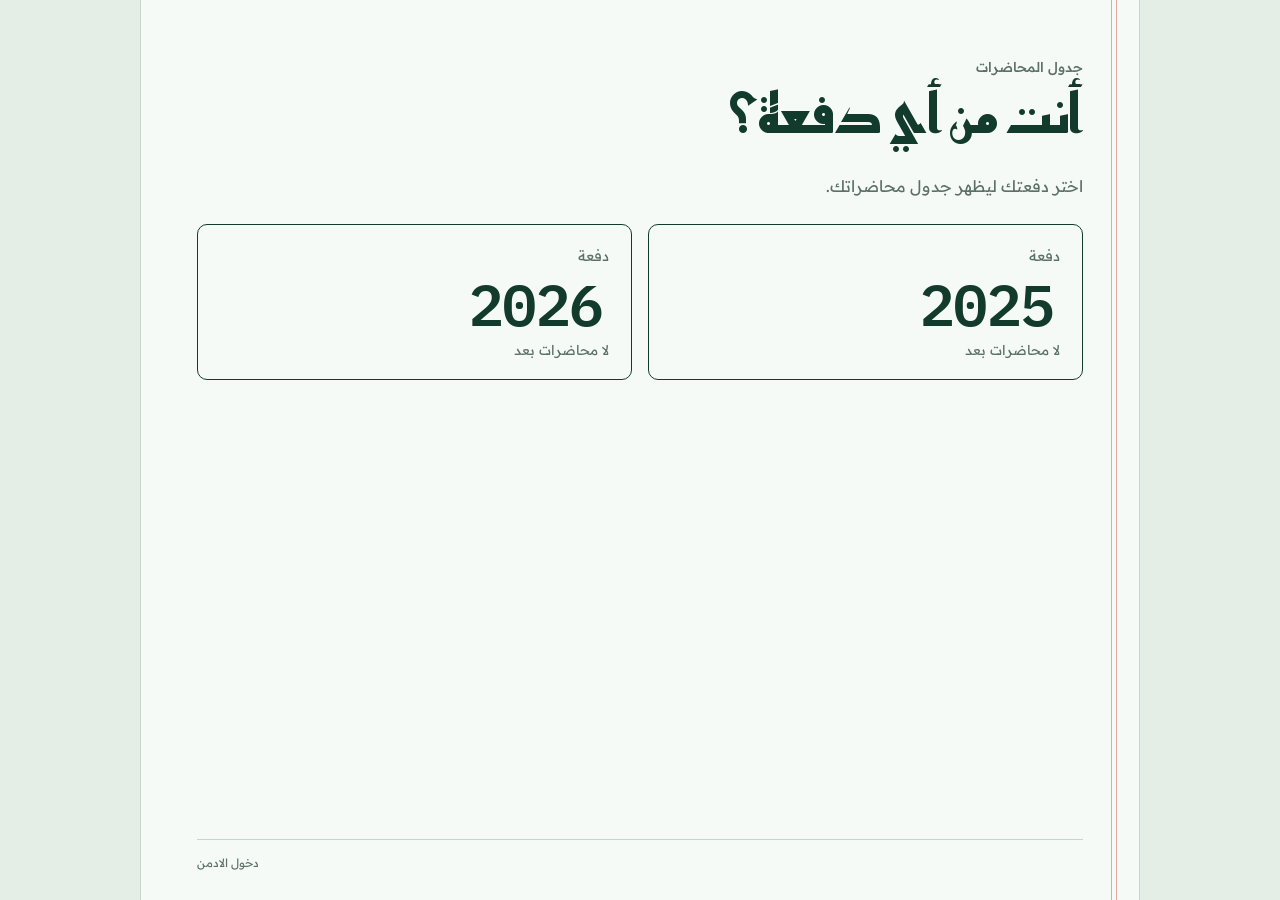
==== index.html @ 29831981 "موقع جدول المحاضرات: صفحة الطلاب ولوحة الإدارة Co-Authored-By: Claude Opus 5.5 <noreply@anthropic.co" ====
<!doctype html>
<html lang="ar" dir="rtl">
<head>
  <meta charset="utf-8">
  <meta name="viewport" content="width=device-width, initial-scale=1">
  <title>جدول المحاضرات</title>
  <meta name="description" content="جدول المحاضرات حسب الدفعة: اليوم والموعد والمادة.">
  <meta name="theme-color" content="#123B2E">
  <link rel="icon" href="data:image/svg+xml,%3Csvg xmlns='http://www.w3.org/2000/svg' viewBox='0 0 64 64'%3E%3Crect width='64' height='64' rx='14' fill='%23123B2E'/%3E%3Crect x='12' y='26' width='40' height='14' rx='3' fill='%23F7DE4B'/%3E%3C/svg%3E">
  <link rel="preconnect" href="https://fonts.googleapis.com">
  <link rel="preconnect" href="https://fonts.gstatic.com" crossorigin>
  <link href="https://fonts.googleapis.com/css2?family=IBM+Plex+Mono:wght@500;600&family=Readex+Pro:wght@300..600&family=Reem+Kufi:wght@500..700&display=swap" rel="stylesheet">
  <link rel="stylesheet" href="assets/style.css">
</head>
<body>
  <div class="sheet">
    <p class="preview-note" id="preview-note" hidden>معاينة: هذه تعديلات لوحة الإدارة التي لم تُنشر بعد.</p>
    <header class="masthead">
      <p class="eyebrow">جدول المحاضرات</p>
      <h1 id="title">أنت من أي دفعة؟</h1>
    </header>

    <main id="app"></main>

    <footer class="foot">
      <span id="updated"></span>
      <a class="admin-link" href="admin.html">دخول الادمن</a>
    </footer>
  </div>

  <script src="assets/common.js"></script>
  <script src="assets/app.js"></script>
</body>
</html>
---- assets/style.css ----
/* دفتر تسجيل بورق أخضر فاتح، وقلم تظليل أصفر يعلّم اليوم والمحاضرة الحالية */
:root {
  --paper: #E4EEE7;
  --sheet: #F6FAF7;
  --ink: #123B2E;
  --text: #22302A;
  --muted: #5B7066;
  --rule: #C5D7CB;
  --rule-strong: #123B2E;
  --hl: #F7DE4B;
  --hl-text: #1F1A00;
  --margin: #D2766B;
  --band: #123B2E;
  --band-text: #EAF3EE;
  --band-muted: #A9C7B8;
  --field: #FFFFFF;
  --danger: #B3402F;
  --radius: 10px;
  --font-display: 'Reem Kufi', 'Readex Pro', system-ui, sans-serif;
  --font-body: 'Readex Pro', system-ui, 'Segoe UI', Tahoma, sans-serif;
  --font-mono: 'IBM Plex Mono', ui-monospace, Consolas, monospace;
  color-scheme: light;
}

@media (prefers-color-scheme: dark) {
  :root {
    --paper: #08130E;
    --sheet: #0E1E17;
    --ink: #9FD9BF;
    --text: #DDE9E2;
    --muted: #8CA699;
    --rule: #23402F;
    --rule-strong: #6FAF92;
    --hl: #E8CF43;
    --hl-text: #1A1600;
    --margin: #A8584F;
    --band: #17392C;
    --band-text: #EAF3EE;
    --band-muted: #A3C3B3;
    --field: #0A1712;
    --danger: #F08A78;
    color-scheme: dark;
  }
}

* { box-sizing: border-box; }

[hidden] { display: none !important; }

html { -webkit-text-size-adjust: 100%; }

body {
  margin: 0;
  background: var(--paper);
  color: var(--text);
  font-family: var(--font-body);
  font-size: 16px;
  line-height: 1.6;
}

.sheet {
  position: relative;
  max-width: 1000px;
  min-height: 100vh;
  margin: 0 auto;
  padding: clamp(28px, 5vw, 56px) clamp(16px, 5vw, 56px) 28px;
  background: var(--sheet);
  border-inline: 1px solid var(--rule);
  display: flex;
  flex-direction: column;
}

/* خط الهامش المزدوج لدفتر التسجيل */
.sheet::before {
  content: '';
  position: absolute;
  inset-block: 0;
  inset-inline-start: clamp(5px, 1.8vw, 22px);
  width: 4px;
  border-inline: 1px solid var(--margin);
  opacity: 0.6;
  pointer-events: none;
}

main { flex: 1; }

a { color: var(--ink); }

:focus-visible {
  outline: 2.5px solid var(--ink);
  outline-offset: 3px;
}

.sr-only {
  position: absolute;
  width: 1px;
  height: 1px;
  overflow: hidden;
  clip: rect(0 0 0 0);
  white-space: nowrap;
}

/* ---------- العنوان ---------- */
.masthead { margin-bottom: clamp(22px, 4vw, 38px); }

.eyebrow {
  margin: 0 0 0.35rem;
  font-size: 0.85rem;
  font-weight: 500;
  color: var(--muted);
}

h1 {
  margin: 0;
  font-family: var(--font-display);
  font-weight: 700;
  font-size: clamp(2rem, 6.5vw, 3.4rem);
  line-height: 1.15;
  color: var(--ink);
}

.title-year {
  font-family: var(--font-mono);
  font-weight: 600;
  letter-spacing: -0.02em;
}

/* ---------- قلم التظليل ---------- */
.hl,
.is-today .day-name,
.is-now .subj-name {
  color: var(--hl-text);
  background-image: linear-gradient(transparent 14%, var(--hl) 14%, var(--hl) 90%, transparent 90%);
  padding-inline: 0.28em;
  margin-inline: -0.12em;
  border-radius: 3px 9px 4px 11px;
  -webkit-box-decoration-break: clone;
  box-decoration-break: clone;
}

/* ---------- أزرار ---------- */
.btn {
  display: inline-flex;
  align-items: center;
  justify-content: center;
  gap: 0.4rem;
  min-height: 42px;
  padding: 0 18px;
  font: inherit;
  font-size: 0.95rem;
  font-weight: 500;
  color: var(--ink);
  background: transparent;
  border: 1.5px solid var(--ink);
  border-radius: 999px;
  text-decoration: none;
  cursor: pointer;
  transition: background-color 0.15s ease, color 0.15s ease;
}
.btn:hover { background: color-mix(in srgb, var(--ink) 8%, transparent); }
.btn-primary { background: var(--ink); color: var(--sheet); }
.btn-primary:hover { background: color-mix(in srgb, var(--ink) 88%, var(--sheet)); }
.btn-danger { color: var(--danger); border-color: var(--danger); }
.btn-danger:hover { background: color-mix(in srgb, var(--danger) 10%, transparent); }
.btn-sm { min-height: 34px; padding: 0 13px; font-size: 0.85rem; }
.btn:disabled { opacity: 0.45; cursor: not-allowed; }

/* ---------- اختيار الدفعة ---------- */
.lede {
  margin: -0.6rem 0 1.5rem;
  color: var(--muted);
}

.batches {
  display: grid;
  grid-template-columns: repeat(auto-fit, minmax(min(100%, 220px), 1fr));
  gap: 16px;
}

.batch {
  display: flex;
  flex-direction: column;
  gap: 0.15rem;
  padding: 20px 22px 18px;
  color: var(--text);
  text-decoration: none;
  border: 1.5px solid var(--ink);
  border-radius: var(--radius);
  transition: transform 0.18s ease;
}
.batch:hover { transform: translateY(-2px); }

.batch-label { font-size: 0.9rem; color: var(--muted); }

.batch-year {
  align-self: flex-start;
  padding-inline: 0.12em;
  font-family: var(--font-mono);
  font-weight: 600;
  font-size: clamp(2.6rem, 10vw, 3.6rem);
  line-height: 1.15;
  letter-spacing: -0.03em;
  color: var(--ink);
  background: linear-gradient(var(--hl), var(--hl)) no-repeat right 80% / 0% 58%;
  transition: background-size 0.35s ease;
}
.batch:hover .batch-year,
.batch:focus-visible .batch-year {
  background-size: 100% 58%;
  color: var(--hl-text);
}

.batch-count { font-size: 0.85rem; color: var(--muted); }

/* ---------- شريط الجدول ---------- */
.toolbar {
  display: flex;
  flex-wrap: wrap;
  gap: 10px;
  margin-bottom: 20px;
}

.status {
  margin-bottom: 28px;
  padding: 18px 22px;
  color: var(--band-text);
  background: var(--band);
  border-radius: var(--radius);
}
.status:empty { display: none; }

.status-eyebrow {
  margin: 0;
  font-size: 0.85rem;
  color: var(--band-muted);
}

.status-title {
  margin: 0.2rem 0 0.25rem;
  font-family: var(--font-display);
  font-weight: 600;
  font-size: clamp(1.45rem, 4.6vw, 2rem);
  line-height: 1.3;
}

.status-meta {
  margin: 0;
  font-size: 0.95rem;
  color: var(--band-muted);
}

/* ---------- الجدول ---------- */
.timetable {
  width: 100%;
  border-collapse: collapse;
}

.timetable thead th {
  padding: 0 12px 10px;
  font-size: 0.8rem;
  font-weight: 500;
  color: var(--muted);
  text-align: start;
  white-space: nowrap;
  border-bottom: 2px solid var(--rule-strong);
}

.timetable tbody { border-bottom: 1.5px solid var(--rule-strong); }

.timetable td,
.timetable .day-cell {
  padding: 14px 12px;
  text-align: start;
  vertical-align: middle;
  border-bottom: 1px solid var(--rule);
}

.timetable .day-cell {
  width: 9rem;
  vertical-align: top;
  font-weight: 600;
  font-size: 1.15rem;
  color: var(--ink);
  border-inline-end: 1px solid var(--rule);
}

.today-tag {
  display: none;
  margin-top: 0.3rem;
  font-family: var(--font-body);
  font-size: 0.75rem;
  font-weight: 500;
  color: var(--muted);
}
.is-today .today-tag { display: block; }

.t {
  width: 7.2rem;
  white-space: nowrap;
  font-family: var(--font-mono);
  font-weight: 500;
  font-variant-numeric: tabular-nums;
}
.t-ap {
  font-family: var(--font-body);
  font-size: 0.8em;
  color: var(--muted);
}

.subj-name { font-weight: 500; font-size: 1.05rem; }
.meta { display: none; }
.extra { font-size: 0.92rem; color: var(--muted); }

.is-now td { background: color-mix(in srgb, var(--hl) 14%, transparent); }
.is-past td { color: var(--muted); }
.is-past .subj-name { font-weight: 400; }

/* ---------- حالات فارغة ---------- */
.loading,
.empty,
.notice p { color: var(--muted); }

.empty {
  padding: 28px 0;
  font-size: 1.05rem;
}

.preview-note {
  margin: 0 0 20px;
  padding: 10px 14px;
  font-size: 0.9rem;
  color: var(--hl-text);
  background: var(--hl);
  border-radius: 8px;
}

/* ---------- التذييل ---------- */
.foot {
  display: flex;
  flex-wrap: wrap;
  justify-content: space-between;
  align-items: baseline;
  gap: 12px;
  margin-top: 48px;
  padding-top: 14px;
  font-size: 0.8rem;
  color: var(--muted);
  border-top: 1px solid var(--rule);
}

.admin-link {
  font-size: 0.72rem;
  color: var(--muted);
  text-decoration: none;
}
.admin-link:hover { text-decoration: underline; }

/* ---------- الجوال: كل يوم كبطاقة، الوقت يمين والمادة جنبه ---------- */
@media (max-width: 640px) {
  .timetable thead {
    position: absolute;
    width: 1px;
    height: 1px;
    overflow: hidden;
    clip: rect(0 0 0 0);
  }
  .timetable,
  .timetable tbody { display: block; width: 100%; }
  .timetable tbody { margin-bottom: 26px; border: 0; }

  .timetable tr {
    display: grid;
    grid-template-columns: 5.4rem 1fr;
    grid-auto-flow: row dense;
    column-gap: 12px;
    padding: 11px 0;
    border-bottom: 1px solid var(--rule);
  }
  .timetable td,
  .timetable .day-cell {
    width: auto;
    padding: 0;
    border: 0;
    background: none;
  }
  .timetable .day-cell {
    grid-column: 1 / -1;
    display: flex;
    align-items: baseline;
    gap: 10px;
    margin-bottom: 10px;
    padding-bottom: 8px;
    font-size: 1.2rem;
    border-bottom: 1.5px solid var(--rule-strong);
  }
  .today-tag { margin: 0; }
  .is-today .today-tag { display: inline; }

  .timetable .from { grid-column: 1; }
  .timetable .to { grid-column: 1; font-size: 0.88rem; color: var(--muted); }
  .timetable .subj {
    grid-column: 2;
    grid-row: span 2;
    align-self: center;
  }
  .timetable .extra { display: none; }
  .meta {
    display: block;
    margin-top: 0.15rem;
    font-size: 0.85rem;
    color: var(--muted);
  }

  .timetable tr.is-now {
    margin-inline: -10px;
    padding-inline: 10px;
    background: color-mix(in srgb, var(--hl) 14%, transparent);
    border-radius: 8px;
  }
}

/* ---------- لوحة الإدارة ---------- */
.card {
  padding: 20px;
  border: 1px solid var(--rule);
  border-radius: var(--radius);
}

.card h2 {
  margin: 0 0 16px;
  font-weight: 600;
  font-size: 1.2rem;
  color: var(--ink);
}

.login-card { max-width: 380px; }

.field { margin-bottom: 14px; }
.field-row {
  display: grid;
  grid-template-columns: 1fr 1fr;
  gap: 12px;
}

label {
  display: block;
  margin-bottom: 6px;
  font-size: 0.85rem;
  font-weight: 500;
  color: var(--muted);
}
.optional { font-weight: 400; opacity: 0.8; }

input,
select {
  width: 100%;
  min-height: 44px;
  padding: 8px 12px;
  font: inherit;
  color: var(--text);
  background: var(--field);
  border: 1.5px solid var(--rule);
  border-radius: 8px;
}
input:focus,
select:focus {
  outline: none;
  border-color: var(--ink);
  box-shadow: 0 0 0 3px color-mix(in srgb, var(--hl) 70%, transparent);
}
input[type='time'] { font-family: var(--font-mono); }

.error {
  min-height: 1.4em;
  margin: 2px 0 10px;
  font-size: 0.9rem;
  color: var(--danger);
}

.actions {
  display: flex;
  flex-wrap: wrap;
  gap: 10px;
}

.admin-links {
  display: flex;
  flex-wrap: wrap;
  gap: 8px 18px;
  align-items: center;
  margin-bottom: 22px;
  font-size: 0.9rem;
}
.admin-links .spacer { flex: 1; }

.link-btn {
  padding: 0;
  font: inherit;
  color: var(--ink);
  background: none;
  border: 0;
  text-decoration: underline;
  cursor: pointer;
}

.batch-bar {
  display: flex;
  flex-wrap: wrap;
  align-items: center;
  justify-content: space-between;
  gap: 14px;
  margin-bottom: 20px;
}

.tabs { display: flex; flex-wrap: wrap; gap: 8px; }
.tab { font-family: var(--font-mono); font-weight: 600; }
.tab[aria-pressed='true'] { color: var(--sheet); background: var(--ink); }

.inline-form { display: flex; gap: 8px; }
.inline-form input { width: 11rem; min-height: 42px; }

.editor-grid {
  display: grid;
  grid-template-columns: minmax(0, 340px) minmax(0, 1fr);
  gap: 20px;
  align-items: start;
}

.list-head {
  display: flex;
  flex-wrap: wrap;
  align-items: center;
  justify-content: space-between;
  gap: 10px;
  margin-bottom: 4px;
}
.list-head h2 { margin: 0; }

.admin-day h3 {
  margin: 18px 0 2px;
  padding-bottom: 4px;
  font-weight: 600;
  font-size: 1rem;
  color: var(--ink);
  border-bottom: 1.5px solid var(--rule-strong);
}
.admin-day ul { margin: 0; padding: 0; list-style: none; }

.lec-row {
  display: grid;
  grid-template-columns: 9.6rem minmax(0, 1fr) auto;
  gap: 10px;
  align-items: center;
  padding: 10px 0;
  border-bottom: 1px solid var(--rule);
}
.lec-row.is-editing {
  margin-inline: -10px;
  padding-inline: 10px;
  background: color-mix(in srgb, var(--hl) 22%, transparent);
  border-radius: 8px;
}
.lec-row .t { width: auto; font-size: 0.9rem; }
.lec-subj { font-weight: 500; overflow-wrap: anywhere; }
.lec-subj small {
  display: block;
  font-weight: 400;
  font-size: 0.82rem;
  color: var(--muted);
}
.lec-actions { display: flex; gap: 6px; }

.tools { margin-top: 20px; }
.tools summary {
  cursor: pointer;
  font-weight: 500;
  color: var(--ink);
}
.tools-body {
  display: grid;
  gap: 14px;
  margin-top: 14px;
}
.tools-body p { margin: 0 0 8px; font-size: 0.9rem; color: var(--muted); }

.publish-bar {
  position: sticky;
  bottom: 12px;
  z-index: 5;
  display: flex;
  flex-wrap: wrap;
  align-items: center;
  gap: 10px;
  margin-top: 24px;
  padding: 12px 16px;
  color: var(--band-text);
  background: var(--band);
  border-radius: var(--radius);
  box-shadow: 0 10px 30px -12px rgb(0 0 0 / 0.45);
}
.publish-bar p { flex: 1; min-width: 12rem; margin: 0; font-size: 0.95rem; }
.publish-bar .btn { color: var(--band-text); border-color: var(--band-muted); }
.publish-bar .btn-primary { color: var(--hl-text); background: var(--hl); border-color: var(--hl); }
.publish-bar.is-dirty p::before {
  content: '';
  display: inline-block;
  width: 9px;
  height: 9px;
  margin-inline-end: 8px;
  background: var(--hl);
  border-radius: 50%;
}

dialog {
  width: calc(100% - 32px);
  max-width: 540px;
  padding: 24px;
  color: var(--text);
  background: var(--sheet);
  border: 1px solid var(--rule);
  border-radius: var(--radius);
}
dialog::backdrop { background: rgb(0 0 0 / 0.5); }
dialog h2 {
  margin: 0 0 10px;
  font-family: var(--font-display);
  font-size: 1.3rem;
  color: var(--ink);
}
dialog ol { padding-inline-start: 1.3rem; }
dialog li { margin-bottom: 6px; }
.fine { font-size: 0.82rem; color: var(--muted); }
code, .ltr { direction: ltr; unicode-bidi: isolate; }

.toast {
  position: fixed;
  inset-inline: 16px;
  bottom: 96px;
  z-index: 20;
  max-width: 460px;
  margin: 0 auto;
  padding: 12px 16px;
  font-size: 0.95rem;
  color: var(--sheet);
  background: var(--ink);
  border-radius: var(--radius);
  box-shadow: 0 10px 30px -10px rgb(0 0 0 / 0.5);
  opacity: 0;
  transform: translateY(8px);
  pointer-events: none;
  transition: opacity 0.2s ease, transform 0.2s ease;
}
.toast.is-shown { opacity: 1; transform: none; }
.toast.is-error { color: #fff; background: var(--danger); }

@media (max-width: 820px) {
  .editor-grid { grid-template-columns: 1fr; }
}

@media (max-width: 520px) {
  .lec-row { grid-template-columns: minmax(0, 1fr) auto; }
  .lec-row .t { grid-column: 1 / -1; }
  .inline-form { width: 100%; }
  .inline-form input { flex: 1; width: auto; }
}

@media (prefers-reduced-motion: reduce) {
  *, *::before, *::after { transition: none !important; animation: none !important; }
}

/* ---------- الطباعة ---------- */
@media print {
  :root {
    --sheet: #fff;
    --paper: #fff;
    --ink: #000;
    --text: #000;
    --muted: #444;
    --rule: #aaa;
    --rule-strong: #000;
  }
  .sheet { min-height: 0; padding: 0; border: 0; }
  .sheet::before,
  .toolbar,
  .status,
  .foot,
  .preview-note { display: none; }
  .is-now td { background: none; }
  .is-past td { color: #000; }
}
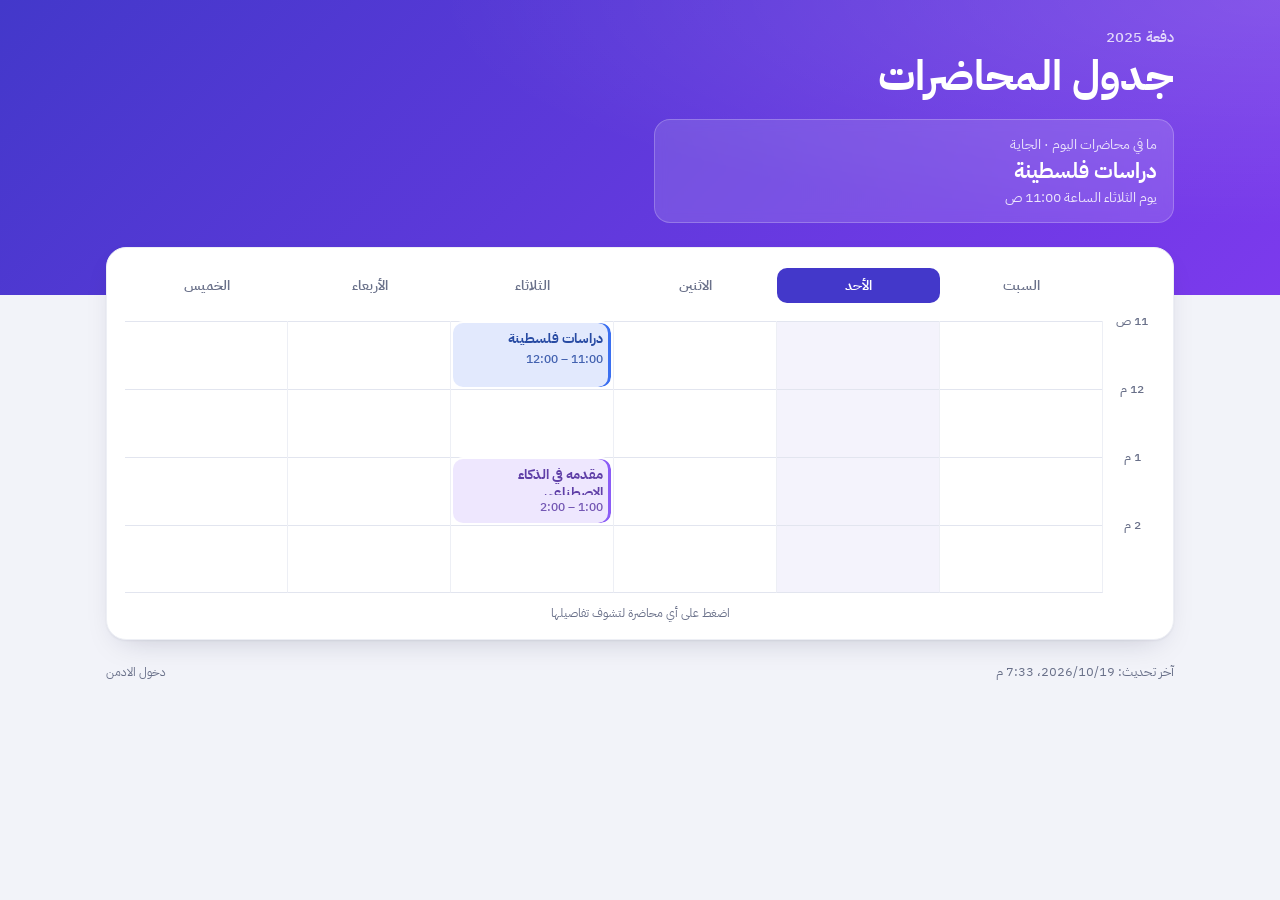
==== commit 7012f200: "تصميم جديد: جدول أسبوعي يفتح مباشرة، واختيار الوقت بالأزرار بلوحة الإدارة - إزالة اختيار الدفعة؛ جدو" ====
--- a/index.html
+++ b/index.html
@@ -2,33 +2,42 @@
 <html lang="ar" dir="rtl">
 <head>
   <meta charset="utf-8">
-  <meta name="viewport" content="width=device-width, initial-scale=1">
+  <meta name="viewport" content="width=device-width, initial-scale=1, viewport-fit=cover">
   <title>جدول المحاضرات</title>
-  <meta name="description" content="جدول المحاضرات حسب الدفعة: اليوم والموعد والمادة.">
-  <meta name="theme-color" content="#123B2E">
-  <link rel="icon" href="data:image/svg+xml,%3Csvg xmlns='http://www.w3.org/2000/svg' viewBox='0 0 64 64'%3E%3Crect width='64' height='64' rx='14' fill='%23123B2E'/%3E%3Crect x='12' y='26' width='40' height='14' rx='3' fill='%23F7DE4B'/%3E%3C/svg%3E">
+  <meta name="description" content="جدول المحاضرات الأسبوعي: اليوم والموعد والمادة.">
+  <meta name="theme-color" content="#4338CA">
+  <link rel="icon" href="data:image/svg+xml,%3Csvg xmlns='http://www.w3.org/2000/svg' viewBox='0 0 64 64'%3E%3Crect width='64' height='64' rx='16' fill='%234338CA'/%3E%3Crect x='14' y='16' width='15' height='14' rx='4' fill='%23fff'/%3E%3Crect x='35' y='16' width='15' height='22' rx='4' fill='%23C7D2FE'/%3E%3Crect x='14' y='35' width='15' height='13' rx='4' fill='%23C7D2FE'/%3E%3C/svg%3E">
   <link rel="preconnect" href="https://fonts.googleapis.com">
   <link rel="preconnect" href="https://fonts.gstatic.com" crossorigin>
-  <link href="https://fonts.googleapis.com/css2?family=IBM+Plex+Mono:wght@500;600&family=Readex+Pro:wght@300..600&family=Reem+Kufi:wght@500..700&display=swap" rel="stylesheet">
-  <link rel="stylesheet" href="assets/style.css">
+  <link href="https://fonts.googleapis.com/css2?family=IBM+Plex+Sans+Arabic:wght@400;500;600;700&display=swap" rel="stylesheet">
+  <link rel="stylesheet" href="assets/style.css?v=3">
 </head>
-<body>
-  <div class="sheet">
-    <p class="preview-note" id="preview-note" hidden>معاينة: هذه تعديلات لوحة الإدارة التي لم تُنشر بعد.</p>
-    <header class="masthead">
-      <p class="eyebrow">جدول المحاضرات</p>
-      <h1 id="title">أنت من أي دفعة؟</h1>
-    </header>
+<body class="public">
+  <header class="hero">
+    <div class="wrap">
+      <p class="preview-note" id="preview-note" hidden>معاينة للتعديلات اللي لسا ما انتشرت</p>
+      <p class="hero-sub" id="subtitle"></p>
+      <h1 id="title">جدول المحاضرات</h1>
+      <div class="now" id="now" aria-live="polite" hidden></div>
+    </div>
+  </header>
 
-    <main id="app"></main>
+  <main class="wrap">
+    <section class="card board-card" id="app">
+      <p class="state">جاري تحميل الجدول…</p>
+    </section>
+  </main>
 
-    <footer class="foot">
-      <span id="updated"></span>
-      <a class="admin-link" href="admin.html">دخول الادمن</a>
-    </footer>
-  </div>
+  <footer class="wrap foot">
+    <span id="updated"></span>
+    <a class="admin-link" href="admin.html">دخول الادمن</a>
+  </footer>
 
-  <script src="assets/common.js"></script>
-  <script src="assets/app.js"></script>
+  <dialog class="sheet" id="details" aria-labelledby="details-title">
+    <div class="sheet-body" id="details-body"></div>
+  </dialog>
+
+  <script src="assets/common.js?v=3"></script>
+  <script src="assets/app.js?v=3"></script>
 </body>
 </html>
--- a/assets/style.css
+++ b/assets/style.css
@@ -1,690 +1,775 @@
-/* دفتر تسجيل بورق أخضر فاتح، وقلم تظليل أصفر يعلّم اليوم والمحاضرة الحالية */
-:root {
-  --paper: #E4EEE7;
-  --sheet: #F6FAF7;
-  --ink: #123B2E;
-  --text: #22302A;
-  --muted: #5B7066;
-  --rule: #C5D7CB;
-  --rule-strong: #123B2E;
-  --hl: #F7DE4B;
-  --hl-text: #1F1A00;
-  --margin: #D2766B;
-  --band: #123B2E;
-  --band-text: #EAF3EE;
-  --band-muted: #A9C7B8;
-  --field: #FFFFFF;
-  --danger: #B3402F;
-  --radius: 10px;
-  --font-display: 'Reem Kufi', 'Readex Pro', system-ui, sans-serif;
-  --font-body: 'Readex Pro', system-ui, 'Segoe UI', Tahoma, sans-serif;
-  --font-mono: 'IBM Plex Mono', ui-monospace, Consolas, monospace;
-  color-scheme: light;
-}
-
-@media (prefers-color-scheme: dark) {
-  :root {
-    --paper: #08130E;
-    --sheet: #0E1E17;
-    --ink: #9FD9BF;
-    --text: #DDE9E2;
-    --muted: #8CA699;
-    --rule: #23402F;
-    --rule-strong: #6FAF92;
-    --hl: #E8CF43;
-    --hl-text: #1A1600;
-    --margin: #A8584F;
-    --band: #17392C;
-    --band-text: #EAF3EE;
-    --band-muted: #A3C3B3;
-    --field: #0A1712;
-    --danger: #F08A78;
-    color-scheme: dark;
-  }
-}
-
-* { box-sizing: border-box; }
-
-[hidden] { display: none !important; }
-
-html { -webkit-text-size-adjust: 100%; }
-
-body {
-  margin: 0;
-  background: var(--paper);
-  color: var(--text);
-  font-family: var(--font-body);
-  font-size: 16px;
-  line-height: 1.6;
-}
-
-.sheet {
-  position: relative;
-  max-width: 1000px;
-  min-height: 100vh;
-  margin: 0 auto;
-  padding: clamp(28px, 5vw, 56px) clamp(16px, 5vw, 56px) 28px;
-  background: var(--sheet);
-  border-inline: 1px solid var(--rule);
-  display: flex;
-  flex-direction: column;
-}
-
-/* خط الهامش المزدوج لدفتر التسجيل */
-.sheet::before {
-  content: '';
-  position: absolute;
-  inset-block: 0;
-  inset-inline-start: clamp(5px, 1.8vw, 22px);
-  width: 4px;
-  border-inline: 1px solid var(--margin);
-  opacity: 0.6;
-  pointer-events: none;
-}
-
-main { flex: 1; }
-
-a { color: var(--ink); }
-
-:focus-visible {
-  outline: 2.5px solid var(--ink);
-  outline-offset: 3px;
-}
-
-.sr-only {
-  position: absolute;
-  width: 1px;
-  height: 1px;
-  overflow: hidden;
-  clip: rect(0 0 0 0);
-  white-space: nowrap;
-}
-
-/* ---------- العنوان ---------- */
-.masthead { margin-bottom: clamp(22px, 4vw, 38px); }
-
-.eyebrow {
-  margin: 0 0 0.35rem;
-  font-size: 0.85rem;
-  font-weight: 500;
-  color: var(--muted);
-}
-
-h1 {
-  margin: 0;
-  font-family: var(--font-display);
-  font-weight: 700;
-  font-size: clamp(2rem, 6.5vw, 3.4rem);
-  line-height: 1.15;
-  color: var(--ink);
-}
-
-.title-year {
-  font-family: var(--font-mono);
-  font-weight: 600;
-  letter-spacing: -0.02em;
-}
-
-/* ---------- قلم التظليل ---------- */
-.hl,
-.is-today .day-name,
-.is-now .subj-name {
-  color: var(--hl-text);
-  background-image: linear-gradient(transparent 14%, var(--hl) 14%, var(--hl) 90%, transparent 90%);
-  padding-inline: 0.28em;
-  margin-inline: -0.12em;
-  border-radius: 3px 9px 4px 11px;
-  -webkit-box-decoration-break: clone;
-  box-decoration-break: clone;
-}
-
-/* ---------- أزرار ---------- */
-.btn {
-  display: inline-flex;
-  align-items: center;
-  justify-content: center;
-  gap: 0.4rem;
-  min-height: 42px;
-  padding: 0 18px;
-  font: inherit;
-  font-size: 0.95rem;
-  font-weight: 500;
-  color: var(--ink);
-  background: transparent;
-  border: 1.5px solid var(--ink);
-  border-radius: 999px;
-  text-decoration: none;
-  cursor: pointer;
-  transition: background-color 0.15s ease, color 0.15s ease;
-}
-.btn:hover { background: color-mix(in srgb, var(--ink) 8%, transparent); }
-.btn-primary { background: var(--ink); color: var(--sheet); }
-.btn-primary:hover { background: color-mix(in srgb, var(--ink) 88%, var(--sheet)); }
-.btn-danger { color: var(--danger); border-color: var(--danger); }
-.btn-danger:hover { background: color-mix(in srgb, var(--danger) 10%, transparent); }
-.btn-sm { min-height: 34px; padding: 0 13px; font-size: 0.85rem; }
-.btn:disabled { opacity: 0.45; cursor: not-allowed; }
-
-/* ---------- اختيار الدفعة ---------- */
-.lede {
-  margin: -0.6rem 0 1.5rem;
-  color: var(--muted);
-}
-
-.batches {
-  display: grid;
-  grid-template-columns: repeat(auto-fit, minmax(min(100%, 220px), 1fr));
-  gap: 16px;
-}
-
-.batch {
-  display: flex;
-  flex-direction: column;
-  gap: 0.15rem;
-  padding: 20px 22px 18px;
-  color: var(--text);
-  text-decoration: none;
-  border: 1.5px solid var(--ink);
-  border-radius: var(--radius);
-  transition: transform 0.18s ease;
-}
-.batch:hover { transform: translateY(-2px); }
-
-.batch-label { font-size: 0.9rem; color: var(--muted); }
-
-.batch-year {
-  align-self: flex-start;
-  padding-inline: 0.12em;
-  font-family: var(--font-mono);
-  font-weight: 600;
-  font-size: clamp(2.6rem, 10vw, 3.6rem);
-  line-height: 1.15;
-  letter-spacing: -0.03em;
-  color: var(--ink);
-  background: linear-gradient(var(--hl), var(--hl)) no-repeat right 80% / 0% 58%;
-  transition: background-size 0.35s ease;
-}
-.batch:hover .batch-year,
-.batch:focus-visible .batch-year {
-  background-size: 100% 58%;
-  color: var(--hl-text);
-}
-
-.batch-count { font-size: 0.85rem; color: var(--muted); }
-
-/* ---------- شريط الجدول ---------- */
-.toolbar {
-  display: flex;
-  flex-wrap: wrap;
-  gap: 10px;
-  margin-bottom: 20px;
-}
-
-.status {
-  margin-bottom: 28px;
-  padding: 18px 22px;
-  color: var(--band-text);
-  background: var(--band);
-  border-radius: var(--radius);
-}
-.status:empty { display: none; }
-
-.status-eyebrow {
-  margin: 0;
-  font-size: 0.85rem;
-  color: var(--band-muted);
-}
-
-.status-title {
-  margin: 0.2rem 0 0.25rem;
-  font-family: var(--font-display);
-  font-weight: 600;
-  font-size: clamp(1.45rem, 4.6vw, 2rem);
-  line-height: 1.3;
-}
-
-.status-meta {
-  margin: 0;
-  font-size: 0.95rem;
-  color: var(--band-muted);
-}
-
-/* ---------- الجدول ---------- */
-.timetable {
-  width: 100%;
-  border-collapse: collapse;
-}
-
-.timetable thead th {
-  padding: 0 12px 10px;
-  font-size: 0.8rem;
-  font-weight: 500;
-  color: var(--muted);
-  text-align: start;
-  white-space: nowrap;
-  border-bottom: 2px solid var(--rule-strong);
-}
-
-.timetable tbody { border-bottom: 1.5px solid var(--rule-strong); }
-
-.timetable td,
-.timetable .day-cell {
-  padding: 14px 12px;
-  text-align: start;
-  vertical-align: middle;
-  border-bottom: 1px solid var(--rule);
-}
-
-.timetable .day-cell {
-  width: 9rem;
-  vertical-align: top;
-  font-weight: 600;
-  font-size: 1.15rem;
-  color: var(--ink);
-  border-inline-end: 1px solid var(--rule);
-}
-
-.today-tag {
-  display: none;
-  margin-top: 0.3rem;
-  font-family: var(--font-body);
-  font-size: 0.75rem;
-  font-weight: 500;
-  color: var(--muted);
-}
-.is-today .today-tag { display: block; }
-
-.t {
-  width: 7.2rem;
-  white-space: nowrap;
-  font-family: var(--font-mono);
-  font-weight: 500;
-  font-variant-numeric: tabular-nums;
-}
-.t-ap {
-  font-family: var(--font-body);
-  font-size: 0.8em;
-  color: var(--muted);
-}
-
-.subj-name { font-weight: 500; font-size: 1.05rem; }
-.meta { display: none; }
-.extra { font-size: 0.92rem; color: var(--muted); }
-
-.is-now td { background: color-mix(in srgb, var(--hl) 14%, transparent); }
-.is-past td { color: var(--muted); }
-.is-past .subj-name { font-weight: 400; }
-
-/* ---------- حالات فارغة ---------- */
-.loading,
-.empty,
-.notice p { color: var(--muted); }
-
-.empty {
-  padding: 28px 0;
-  font-size: 1.05rem;
-}
-
-.preview-note {
-  margin: 0 0 20px;
-  padding: 10px 14px;
-  font-size: 0.9rem;
-  color: var(--hl-text);
-  background: var(--hl);
-  border-radius: 8px;
-}
-
-/* ---------- التذييل ---------- */
-.foot {
-  display: flex;
-  flex-wrap: wrap;
-  justify-content: space-between;
-  align-items: baseline;
-  gap: 12px;
-  margin-top: 48px;
-  padding-top: 14px;
-  font-size: 0.8rem;
-  color: var(--muted);
-  border-top: 1px solid var(--rule);
-}
-
-.admin-link {
-  font-size: 0.72rem;
-  color: var(--muted);
-  text-decoration: none;
-}
-.admin-link:hover { text-decoration: underline; }
-
-/* ---------- الجوال: كل يوم كبطاقة، الوقت يمين والمادة جنبه ---------- */
-@media (max-width: 640px) {
-  .timetable thead {
-    position: absolute;
-    width: 1px;
-    height: 1px;
-    overflow: hidden;
-    clip: rect(0 0 0 0);
-  }
-  .timetable,
-  .timetable tbody { display: block; width: 100%; }
-  .timetable tbody { margin-bottom: 26px; border: 0; }
-
-  .timetable tr {
-    display: grid;
-    grid-template-columns: 5.4rem 1fr;
-    grid-auto-flow: row dense;
-    column-gap: 12px;
-    padding: 11px 0;
-    border-bottom: 1px solid var(--rule);
-  }
-  .timetable td,
-  .timetable .day-cell {
-    width: auto;
-    padding: 0;
-    border: 0;
-    background: none;
-  }
-  .timetable .day-cell {
-    grid-column: 1 / -1;
-    display: flex;
-    align-items: baseline;
-    gap: 10px;
-    margin-bottom: 10px;
-    padding-bottom: 8px;
-    font-size: 1.2rem;
-    border-bottom: 1.5px solid var(--rule-strong);
-  }
-  .today-tag { margin: 0; }
-  .is-today .today-tag { display: inline; }
-
-  .timetable .from { grid-column: 1; }
-  .timetable .to { grid-column: 1; font-size: 0.88rem; color: var(--muted); }
-  .timetable .subj {
-    grid-column: 2;
-    grid-row: span 2;
-    align-self: center;
-  }
-  .timetable .extra { display: none; }
-  .meta {
-    display: block;
-    margin-top: 0.15rem;
-    font-size: 0.85rem;
-    color: var(--muted);
-  }
-
-  .timetable tr.is-now {
-    margin-inline: -10px;
-    padding-inline: 10px;
-    background: color-mix(in srgb, var(--hl) 14%, transparent);
-    border-radius: 8px;
-  }
-}
-
-/* ---------- لوحة الإدارة ---------- */
-.card {
-  padding: 20px;
-  border: 1px solid var(--rule);
-  border-radius: var(--radius);
-}
-
-.card h2 {
-  margin: 0 0 16px;
-  font-weight: 600;
-  font-size: 1.2rem;
-  color: var(--ink);
-}
-
-.login-card { max-width: 380px; }
-
-.field { margin-bottom: 14px; }
-.field-row {
-  display: grid;
-  grid-template-columns: 1fr 1fr;
-  gap: 12px;
-}
-
-label {
-  display: block;
-  margin-bottom: 6px;
-  font-size: 0.85rem;
-  font-weight: 500;
-  color: var(--muted);
-}
-.optional { font-weight: 400; opacity: 0.8; }
-
-input,
-select {
-  width: 100%;
-  min-height: 44px;
-  padding: 8px 12px;
-  font: inherit;
-  color: var(--text);
-  background: var(--field);
-  border: 1.5px solid var(--rule);
-  border-radius: 8px;
-}
-input:focus,
-select:focus {
-  outline: none;
-  border-color: var(--ink);
-  box-shadow: 0 0 0 3px color-mix(in srgb, var(--hl) 70%, transparent);
-}
-input[type='time'] { font-family: var(--font-mono); }
-
-.error {
-  min-height: 1.4em;
-  margin: 2px 0 10px;
-  font-size: 0.9rem;
-  color: var(--danger);
-}
-
-.actions {
-  display: flex;
-  flex-wrap: wrap;
-  gap: 10px;
-}
-
-.admin-links {
-  display: flex;
-  flex-wrap: wrap;
-  gap: 8px 18px;
-  align-items: center;
-  margin-bottom: 22px;
-  font-size: 0.9rem;
-}
-.admin-links .spacer { flex: 1; }
-
-.link-btn {
-  padding: 0;
-  font: inherit;
-  color: var(--ink);
-  background: none;
-  border: 0;
-  text-decoration: underline;
-  cursor: pointer;
-}
-
-.batch-bar {
-  display: flex;
-  flex-wrap: wrap;
-  align-items: center;
-  justify-content: space-between;
-  gap: 14px;
-  margin-bottom: 20px;
-}
-
-.tabs { display: flex; flex-wrap: wrap; gap: 8px; }
-.tab { font-family: var(--font-mono); font-weight: 600; }
-.tab[aria-pressed='true'] { color: var(--sheet); background: var(--ink); }
-
-.inline-form { display: flex; gap: 8px; }
-.inline-form input { width: 11rem; min-height: 42px; }
-
-.editor-grid {
-  display: grid;
-  grid-template-columns: minmax(0, 340px) minmax(0, 1fr);
-  gap: 20px;
-  align-items: start;
-}
-
-.list-head {
-  display: flex;
-  flex-wrap: wrap;
-  align-items: center;
-  justify-content: space-between;
-  gap: 10px;
-  margin-bottom: 4px;
-}
-.list-head h2 { margin: 0; }
-
-.admin-day h3 {
-  margin: 18px 0 2px;
-  padding-bottom: 4px;
-  font-weight: 600;
-  font-size: 1rem;
-  color: var(--ink);
-  border-bottom: 1.5px solid var(--rule-strong);
-}
-.admin-day ul { margin: 0; padding: 0; list-style: none; }
-
-.lec-row {
-  display: grid;
-  grid-template-columns: 9.6rem minmax(0, 1fr) auto;
-  gap: 10px;
-  align-items: center;
-  padding: 10px 0;
-  border-bottom: 1px solid var(--rule);
-}
-.lec-row.is-editing {
-  margin-inline: -10px;
-  padding-inline: 10px;
-  background: color-mix(in srgb, var(--hl) 22%, transparent);
-  border-radius: 8px;
-}
-.lec-row .t { width: auto; font-size: 0.9rem; }
-.lec-subj { font-weight: 500; overflow-wrap: anywhere; }
-.lec-subj small {
-  display: block;
-  font-weight: 400;
-  font-size: 0.82rem;
-  color: var(--muted);
-}
-.lec-actions { display: flex; gap: 6px; }
-
-.tools { margin-top: 20px; }
-.tools summary {
-  cursor: pointer;
-  font-weight: 500;
-  color: var(--ink);
-}
-.tools-body {
-  display: grid;
-  gap: 14px;
-  margin-top: 14px;
-}
-.tools-body p { margin: 0 0 8px; font-size: 0.9rem; color: var(--muted); }
-
-.publish-bar {
-  position: sticky;
-  bottom: 12px;
-  z-index: 5;
-  display: flex;
-  flex-wrap: wrap;
-  align-items: center;
-  gap: 10px;
-  margin-top: 24px;
-  padding: 12px 16px;
-  color: var(--band-text);
-  background: var(--band);
-  border-radius: var(--radius);
-  box-shadow: 0 10px 30px -12px rgb(0 0 0 / 0.45);
-}
-.publish-bar p { flex: 1; min-width: 12rem; margin: 0; font-size: 0.95rem; }
-.publish-bar .btn { color: var(--band-text); border-color: var(--band-muted); }
-.publish-bar .btn-primary { color: var(--hl-text); background: var(--hl); border-color: var(--hl); }
-.publish-bar.is-dirty p::before {
-  content: '';
-  display: inline-block;
-  width: 9px;
-  height: 9px;
-  margin-inline-end: 8px;
-  background: var(--hl);
-  border-radius: 50%;
-}
-
-dialog {
-  width: calc(100% - 32px);
-  max-width: 540px;
-  padding: 24px;
-  color: var(--text);
-  background: var(--sheet);
-  border: 1px solid var(--rule);
-  border-radius: var(--radius);
-}
-dialog::backdrop { background: rgb(0 0 0 / 0.5); }
-dialog h2 {
-  margin: 0 0 10px;
-  font-family: var(--font-display);
-  font-size: 1.3rem;
-  color: var(--ink);
-}
-dialog ol { padding-inline-start: 1.3rem; }
-dialog li { margin-bottom: 6px; }
-.fine { font-size: 0.82rem; color: var(--muted); }
-code, .ltr { direction: ltr; unicode-bidi: isolate; }
-
-.toast {
-  position: fixed;
-  inset-inline: 16px;
-  bottom: 96px;
-  z-index: 20;
-  max-width: 460px;
-  margin: 0 auto;
-  padding: 12px 16px;
-  font-size: 0.95rem;
-  color: var(--sheet);
-  background: var(--ink);
-  border-radius: var(--radius);
-  box-shadow: 0 10px 30px -10px rgb(0 0 0 / 0.5);
-  opacity: 0;
-  transform: translateY(8px);
-  pointer-events: none;
-  transition: opacity 0.2s ease, transform 0.2s ease;
-}
-.toast.is-shown { opacity: 1; transform: none; }
-.toast.is-error { color: #fff; background: var(--danger); }
-
-@media (max-width: 820px) {
-  .editor-grid { grid-template-columns: 1fr; }
-}
-
-@media (max-width: 520px) {
-  .lec-row { grid-template-columns: minmax(0, 1fr) auto; }
-  .lec-row .t { grid-column: 1 / -1; }
-  .inline-form { width: 100%; }
-  .inline-form input { flex: 1; width: auto; }
-}
-
-@media (prefers-reduced-motion: reduce) {
-  *, *::before, *::after { transition: none !important; animation: none !important; }
-}
-
-/* ---------- الطباعة ---------- */
-@media print {
-  :root {
-    --sheet: #fff;
-    --paper: #fff;
-    --ink: #000;
-    --text: #000;
-    --muted: #444;
-    --rule: #aaa;
-    --rule-strong: #000;
-  }
-  .sheet { min-height: 0; padding: 0; border: 0; }
-  .sheet::before,
-  .toolbar,
-  .status,
-  .foot,
-  .preview-note { display: none; }
-  .is-now td { background: none; }
-  .is-past td { color: #000; }
-}
+/* ---------- الألوان والخط ---------- */
+:root {
+  --bg: #F2F3F9;
+  --surface: #FFFFFF;
+  --surface-2: #F6F7FB;
+  --text: #171A2C;
+  --muted: #697089;
+  --line: #E2E5EF;
+  --line-soft: #EDEFF5;
+  --brand: #4338CA;
+  --brand-soft: #EEF0FF;
+  --hero-from: #4338CA;
+  --hero-to: #7C3AED;
+  --bar: #1E1B4B;
+  --accent: #FBBF24;
+  --now: #F43F5E;
+  --danger: #DC2626;
+  --tint: 15%;
+  --ink: 68%;
+  --ink-base: #000;
+  --shadow: 0 1px 2px rgb(20 24 60 / 0.05), 0 12px 32px -16px rgb(20 24 60 / 0.25);
+  --radius: 20px;
+  --hour: 66px;
+  --axis: 40px;
+  --col-min: 84px;
+  --font: 'IBM Plex Sans Arabic', system-ui, 'Segoe UI', Tahoma, sans-serif;
+  color-scheme: light;
+}
+
+@media (prefers-color-scheme: dark) {
+  :root {
+    --bg: #0C0E19;
+    --surface: #151826;
+    --surface-2: #1B1F30;
+    --text: #E9EBF5;
+    --muted: #9AA1BA;
+    --line: #2A2F45;
+    --line-soft: #212538;
+    --brand: #8B93FF;
+    --brand-soft: #23264A;
+    --hero-from: #2E2A86;
+    --hero-to: #5B21B6;
+    --bar: #23205A;
+    --danger: #F87171;
+    --tint: 26%;
+    --ink: 30%;
+    --ink-base: #fff;
+    --shadow: 0 1px 2px rgb(0 0 0 / 0.4), 0 16px 40px -18px rgb(0 0 0 / 0.7);
+    color-scheme: dark;
+  }
+}
+
+@media (min-width: 768px) {
+  :root { --hour: 68px; --axis: 52px; --col-min: 0px; }
+}
+
+* { box-sizing: border-box; }
+[hidden] { display: none !important; }
+html { -webkit-text-size-adjust: 100%; }
+
+body {
+  margin: 0;
+  min-height: 100vh;
+  background: var(--bg);
+  color: var(--text);
+  font-family: var(--font);
+  font-size: 16px;
+  line-height: 1.55;
+}
+
+a { color: var(--brand); }
+:focus-visible { outline: 2.5px solid var(--brand); outline-offset: 2px; }
+
+.wrap {
+  width: 100%;
+  max-width: 1100px;
+  margin: 0 auto;
+  padding-inline: 16px;
+}
+
+.sr-only {
+  position: absolute;
+  width: 1px;
+  height: 1px;
+  overflow: hidden;
+  clip: rect(0 0 0 0);
+  white-space: nowrap;
+}
+
+.ltr { direction: ltr; unicode-bidi: isolate; }
+
+/* ---------- الهيدر ---------- */
+.hero {
+  padding: calc(26px + env(safe-area-inset-top)) 0 72px;
+  color: #fff;
+  background:
+    radial-gradient(120% 140% at 100% 0%, rgb(255 255 255 / 0.14), transparent 55%),
+    linear-gradient(135deg, var(--hero-from), var(--hero-to));
+}
+
+.hero h1 {
+  margin: 0;
+  font-size: clamp(1.9rem, 6vw, 2.6rem);
+  font-weight: 700;
+  line-height: 1.2;
+}
+
+.hero-sub {
+  margin: 0 0 2px;
+  font-size: 0.95rem;
+  font-weight: 500;
+  color: rgb(255 255 255 / 0.78);
+}
+
+.preview-note {
+  display: inline-block;
+  margin: 0 0 12px;
+  padding: 4px 12px;
+  font-size: 0.82rem;
+  font-weight: 600;
+  color: #1F1500;
+  background: var(--accent);
+  border-radius: 999px;
+}
+
+.now {
+  display: grid;
+  gap: 1px;
+  max-width: 520px;
+  margin-top: 18px;
+  padding: 14px 16px;
+  background: rgb(255 255 255 / 0.13);
+  border: 1px solid rgb(255 255 255 / 0.22);
+  border-radius: 16px;
+  -webkit-backdrop-filter: blur(6px);
+  backdrop-filter: blur(6px);
+}
+.now-label { font-size: 0.85rem; color: rgb(255 255 255 / 0.82); }
+.now-title { font-size: 1.3rem; font-weight: 700; line-height: 1.35; }
+.now-meta { font-size: 0.9rem; color: rgb(255 255 255 / 0.85); }
+
+.pulse {
+  display: inline-block;
+  width: 8px;
+  height: 8px;
+  margin-inline-end: 7px;
+  vertical-align: 1px;
+  background: var(--now);
+  border-radius: 50%;
+  animation: pulse 1.8s infinite;
+}
+@keyframes pulse {
+  0% { box-shadow: 0 0 0 0 rgb(244 63 94 / 0.65); }
+  70%, 100% { box-shadow: 0 0 0 9px rgb(244 63 94 / 0); }
+}
+
+main.wrap { margin-top: -48px; }
+
+/* ---------- بطاقات عامة ---------- */
+.card {
+  background: var(--surface);
+  border: 1px solid var(--line-soft);
+  border-radius: var(--radius);
+  box-shadow: var(--shadow);
+}
+
+.state {
+  margin: 0;
+  padding: 44px 16px;
+  text-align: center;
+  color: var(--muted);
+}
+.state p { margin: 0 0 14px; }
+.state p:last-child { margin-bottom: 0; }
+
+/* ---------- الجدول الأسبوعي ---------- */
+.board-card { padding: 10px 8px 12px; }
+
+/* على الجوال: عمود لكل يوم بعرض مريح، والجدول بينسحب لجنب مع ثبات الساعات والأيام */
+.board-scroll {
+  max-height: calc(100dvh - 90px);
+  overflow: auto;
+  overscroll-behavior-x: contain;
+  scrollbar-width: thin;
+}
+.board { min-width: calc(var(--axis) + var(--days) * var(--col-min)); }
+
+.corner,
+.axis {
+  position: sticky;
+  inset-inline-start: 0;
+  z-index: 6;
+  background: var(--surface);
+}
+
+/* flex مش grid، حتى يزبط تثبيت عمود الساعات وقت السحب الجانبي */
+.board-head,
+.board-body { display: flex; }
+.corner,
+.axis { flex: 0 0 var(--axis); }
+.day-head,
+.day-col { flex: 1 1 0; min-width: var(--col-min); }
+
+.board-head {
+  position: sticky;
+  top: 0;
+  z-index: 5;
+  padding: 2px 0 10px;
+  background: var(--surface);
+}
+
+.day-head {
+  padding: 7px 2px;
+  border: 0 solid transparent;
+  border-inline-width: 3px;
+  background-clip: padding-box;
+  font-size: 0.86rem;
+  font-weight: 600;
+  text-align: center;
+  white-space: nowrap;
+  color: var(--muted);
+  border-radius: 10px;
+}
+.day-head.is-today { color: #fff; background: var(--brand); }
+.day-head .short { display: none; }
+.board-body { position: relative; }
+
+.board-body { padding-top: 8px; }
+
+.axis { height: calc(var(--hours) * var(--hour)); }
+.axis span {
+  position: absolute;
+  inset-inline: 0;
+  padding-inline-end: 6px;
+  transform: translateY(-50%);
+  font-size: 0.7rem;
+  font-weight: 500;
+  color: var(--muted);
+  text-align: center;
+  white-space: nowrap;
+}
+
+.day-col {
+  position: relative;
+  height: calc(var(--hours) * var(--hour));
+  border-inline-start: 1px solid var(--line-soft);
+  border-bottom: 1px solid var(--line);
+  background-image: repeating-linear-gradient(to bottom, var(--line) 0 1px, transparent 1px var(--hour));
+}
+.day-col.is-today { background-color: color-mix(in srgb, var(--brand) 6%, transparent); }
+
+.lec {
+  position: absolute;
+  display: flex;
+  flex-direction: column;
+  gap: 2px;
+  padding: 6px 8px;
+  overflow: hidden;
+  font: inherit;
+  text-align: start;
+  color: color-mix(in srgb, var(--c) var(--ink), var(--ink-base));
+  background: color-mix(in srgb, var(--c) var(--tint), var(--surface));
+  border: 2px solid var(--surface);
+  border-radius: 12px;
+  box-shadow: inset -3px 0 0 var(--c);
+  cursor: pointer;
+  container-type: size;
+  transition: transform 0.15s ease;
+}
+.lec:hover { transform: scale(1.02); z-index: 3; }
+.lec.is-now {
+  z-index: 2;
+  box-shadow: inset -3px 0 0 var(--c), 0 0 0 2px var(--c);
+}
+.lec.is-past { opacity: 0.5; }
+
+.lec-name {
+  display: -webkit-box;
+  overflow: hidden;
+  font-size: 0.8rem;
+  flex-shrink: 1;
+  font-weight: 700;
+  line-height: 1.25;
+  -webkit-line-clamp: 3;
+  -webkit-box-orient: vertical;
+}
+.lec-time,
+.lec-room {
+  flex-shrink: 0;
+  font-size: 0.7rem;
+  font-weight: 500;
+  opacity: 0.85;
+  white-space: nowrap;
+  font-variant-numeric: tabular-nums;
+}
+
+@container (max-height: 70px) {
+  .lec-room { display: none; }
+}
+@container (max-height: 34px) {
+  .lec-time, .lec-room { display: none; }
+  .lec-name { -webkit-line-clamp: 2; }
+}
+@container (max-width: 64px) {
+  .lec-to, .lec-room { display: none; }
+}
+
+.now-line {
+  position: absolute;
+  inset-inline: -1px;
+  z-index: 4;
+  height: 2px;
+  background: var(--now);
+  pointer-events: none;
+}
+.now-line::before {
+  content: '';
+  position: absolute;
+  inset-inline-start: -5px;
+  top: -4px;
+  width: 10px;
+  height: 10px;
+  background: var(--now);
+  border-radius: 50%;
+}
+
+.board-hint {
+  margin: 10px 0 0;
+  font-size: 0.78rem;
+  text-align: center;
+  color: var(--muted);
+}
+
+@media (max-width: 560px) {
+  .day-head { padding: 6px 0; font-size: 0.82rem; }
+  .lec { padding: 5px 6px; border-radius: 10px; }
+}
+
+@media (min-width: 768px) {
+  .board-scroll { max-height: none; overflow: visible; }
+}
+
+@media (min-width: 768px) {
+  .board-card { padding: 18px 18px 16px; }
+  .axis span { font-size: 0.75rem; }
+  .lec-name { font-size: 0.9rem; }
+  .lec-time, .lec-room { font-size: 0.78rem; }
+}
+
+/* ---------- التذييل ---------- */
+.foot {
+  display: flex;
+  flex-wrap: wrap;
+  justify-content: space-between;
+  align-items: baseline;
+  gap: 10px;
+  padding-block: 22px calc(28px + env(safe-area-inset-bottom));
+  font-size: 0.8rem;
+  color: var(--muted);
+}
+.admin-link { font-size: 0.72rem; color: var(--muted); text-decoration: none; }
+.admin-link:hover { text-decoration: underline; }
+
+/* ---------- أزرار ---------- */
+.btn {
+  display: inline-flex;
+  align-items: center;
+  justify-content: center;
+  gap: 6px;
+  min-height: 44px;
+  padding: 0 18px;
+  font: inherit;
+  font-size: 0.95rem;
+  font-weight: 600;
+  color: var(--text);
+  text-decoration: none;
+  background: var(--surface);
+  border: 1px solid var(--line);
+  border-radius: 12px;
+  cursor: pointer;
+  transition: background-color 0.15s ease, filter 0.15s ease;
+}
+.btn:hover { background: var(--surface-2); }
+.btn-primary { color: #fff; background: var(--brand); border-color: var(--brand); }
+.btn-primary:hover { background: var(--brand); filter: brightness(1.08); }
+.btn-danger { color: var(--danger); }
+.btn-sm { min-height: 36px; padding: 0 13px; font-size: 0.86rem; border-radius: 10px; }
+.btn-block { width: 100%; }
+.btn-accent { color: #1F1500; background: var(--accent); border-color: var(--accent); }
+.btn-accent:hover { background: var(--accent); filter: brightness(1.05); }
+.btn-ghost-light { color: #fff; background: transparent; border-color: rgb(255 255 255 / 0.3); }
+.btn-ghost-light:hover { background: rgb(255 255 255 / 0.08); }
+.btn:disabled { opacity: 0.45; cursor: not-allowed; filter: none; }
+
+.icon-btn {
+  display: grid;
+  place-items: center;
+  width: 36px;
+  height: 36px;
+  font: inherit;
+  font-size: 0.95rem;
+  color: var(--muted);
+  background: var(--surface-2);
+  border: 0;
+  border-radius: 50%;
+  cursor: pointer;
+}
+
+.link-btn {
+  padding: 0;
+  font: inherit;
+  color: inherit;
+  background: none;
+  border: 0;
+  cursor: pointer;
+}
+
+/* ---------- نوافذ منبثقة (من تحت على الجوال) ---------- */
+dialog.sheet {
+  width: min(560px, calc(100% - 24px));
+  max-width: none;
+  max-height: calc(100dvh - 32px);
+  padding: 0;
+  color: var(--text);
+  background: var(--surface);
+  border: 0;
+  border-radius: 22px;
+  box-shadow: 0 30px 80px -20px rgb(0 0 0 / 0.5);
+}
+dialog.sheet::backdrop { background: rgb(10 12 30 / 0.5); }
+
+.sheet-body {
+  max-height: calc(100dvh - 32px);
+  padding: 18px 20px 20px;
+  overflow-y: auto;
+  overscroll-behavior: contain;
+}
+
+.sheet-handle {
+  display: block;
+  width: 40px;
+  height: 4px;
+  margin: 0 auto 16px;
+  background: var(--line);
+  border-radius: 4px;
+}
+
+.sheet-top {
+  display: flex;
+  align-items: center;
+  justify-content: space-between;
+  gap: 12px;
+  margin-bottom: 16px;
+}
+.sheet-top h2 { margin: 0; font-size: 1.15rem; font-weight: 700; }
+
+.sheet-tag {
+  display: inline-flex;
+  align-items: center;
+  gap: 7px;
+  margin: 0;
+  font-size: 0.85rem;
+  font-weight: 600;
+  color: var(--c);
+}
+.sheet-tag i { width: 10px; height: 10px; background: var(--c); border-radius: 50%; }
+
+#details h2 { margin: 6px 0 12px; font-size: 1.4rem; font-weight: 700; line-height: 1.35; }
+
+.facts { margin: 0 0 18px; }
+.facts div {
+  display: flex;
+  justify-content: space-between;
+  gap: 12px;
+  padding: 12px 0;
+  border-bottom: 1px solid var(--line-soft);
+}
+.facts dt { color: var(--muted); }
+.facts dd { margin: 0; font-weight: 600; text-align: end; }
+
+.sheet-actions {
+  position: sticky;
+  bottom: -20px;
+  display: flex;
+  gap: 10px;
+  margin: 8px -20px -20px;
+  padding: 12px 20px calc(20px + env(safe-area-inset-bottom));
+  background: var(--surface);
+  border-top: 1px solid var(--line-soft);
+}
+.sheet-actions .btn { flex: 1; }
+
+@media (max-width: 640px) {
+  dialog.sheet {
+    width: 100%;
+    max-height: 92dvh;
+    margin: auto 0 0;
+    border-radius: 22px 22px 0 0;
+  }
+  .sheet-body { max-height: 92dvh; padding-inline: 16px; }
+  .sheet-actions { margin-inline: -16px; padding-inline: 16px; }
+}
+
+/* ---------- خانات ---------- */
+.field { margin-bottom: 18px; }
+
+label,
+.label {
+  display: block;
+  margin-bottom: 8px;
+  font-size: 0.86rem;
+  font-weight: 600;
+  color: var(--muted);
+}
+
+input {
+  width: 100%;
+  min-height: 48px;
+  padding: 10px 14px;
+  font: inherit;
+  font-size: 16px;
+  color: var(--text);
+  background: var(--surface-2);
+  border: 1.5px solid var(--line);
+  border-radius: 12px;
+}
+input:focus {
+  outline: none;
+  background: var(--surface);
+  border-color: var(--brand);
+  box-shadow: 0 0 0 4px color-mix(in srgb, var(--brand) 18%, transparent);
+}
+
+.field-row {
+  display: grid;
+  grid-template-columns: 1fr 1fr;
+  gap: 10px;
+}
+
+.error {
+  min-height: 1.2em;
+  margin: 4px 0 8px;
+  font-size: 0.88rem;
+  font-weight: 500;
+  color: var(--danger);
+}
+.error:empty { margin: 0; min-height: 0; }
+
+/* ---------- أزرار الاختيار ---------- */
+.chips { display: flex; flex-wrap: wrap; gap: 8px; }
+
+.chip {
+  min-height: 42px;
+  padding: 0 14px;
+  font: inherit;
+  font-size: 0.93rem;
+  font-weight: 500;
+  white-space: nowrap;
+  color: var(--text);
+  background: var(--surface);
+  border: 1.5px solid var(--line);
+  border-radius: 12px;
+  cursor: pointer;
+  transition: background-color 0.12s ease, border-color 0.12s ease;
+}
+.chip:hover { border-color: color-mix(in srgb, var(--brand) 45%, var(--line)); }
+.chip.is-on { color: #fff; background: var(--brand); border-color: var(--brand); }
+
+#day-chips,
+.chips-grid {
+  display: grid;
+  grid-template-columns: repeat(auto-fill, minmax(76px, 1fr));
+}
+.chips-grid { grid-template-columns: repeat(auto-fill, minmax(62px, 1fr)); }
+#day-chips .chip,
+.chips-grid .chip { padding: 0 4px; }
+
+.minute-chips { margin-top: 8px; }
+.minute-chips .chip { flex: 1; font-variant-numeric: tabular-nums; }
+
+.chips-scroll {
+  flex-wrap: nowrap;
+  margin-top: 10px;
+  padding-bottom: 2px;
+  overflow-x: auto;
+  scrollbar-width: none;
+}
+.chips-scroll::-webkit-scrollbar { display: none; }
+
+.chip-soft {
+  min-height: 36px;
+  font-size: 0.88rem;
+  color: var(--brand);
+  background: var(--brand-soft);
+  border-color: transparent;
+}
+
+.stepper {
+  display: flex;
+  align-items: center;
+  justify-content: space-between;
+  gap: 10px;
+  margin-top: 10px;
+}
+#duration-text { font-weight: 600; }
+
+.summary {
+  margin: 0 0 14px;
+  padding: 12px 14px;
+  font-weight: 500;
+  color: var(--brand);
+  background: var(--brand-soft);
+  border-radius: 12px;
+}
+
+details.extra { margin-bottom: 6px; }
+details.extra summary {
+  padding: 6px 0 12px;
+  font-weight: 600;
+  color: var(--brand);
+  cursor: pointer;
+}
+
+/* ---------- لوحة الإدارة ---------- */
+.hero-sm { padding-bottom: 66px; }
+.hero-sm h1 { font-size: clamp(1.6rem, 5vw, 2.1rem); }
+
+.hero-row {
+  display: flex;
+  flex-wrap: wrap;
+  align-items: flex-end;
+  justify-content: space-between;
+  gap: 12px;
+}
+
+.hero-links {
+  display: flex;
+  flex-wrap: wrap;
+  gap: 6px 18px;
+  font-size: 0.9rem;
+}
+.hero-links a,
+.hero-links .link-btn { color: rgb(255 255 255 / 0.9); text-decoration: none; }
+.hero-links a:hover,
+.hero-links .link-btn:hover { color: #fff; text-decoration: underline; }
+
+.login-card {
+  max-width: 400px;
+  margin: 0 auto;
+  padding: 24px;
+  display: grid;
+}
+.login-card h2 { margin: 0 0 16px; font-size: 1.2rem; }
+.login-card .admin-link { margin-top: 14px; justify-self: center; }
+
+.toolbar {
+  display: flex;
+  align-items: center;
+  justify-content: space-between;
+  gap: 12px;
+  padding: 12px 14px 12px 12px;
+  background: var(--surface);
+  border: 1px solid var(--line-soft);
+  border-radius: var(--radius);
+  box-shadow: var(--shadow);
+}
+.toolbar h2 { margin: 0; padding-inline-start: 4px; font-size: 1.1rem; }
+
+#lecture-list > .card { margin-top: 12px; }
+
+.day-group { padding: 4px 16px 6px; }
+.day-group h3 {
+  margin: 12px 0 2px;
+  font-size: 0.88rem;
+  font-weight: 600;
+  color: var(--muted);
+}
+
+.lec-item {
+  display: grid;
+  grid-template-columns: 4px minmax(0, 1fr) auto;
+  align-items: center;
+  gap: 12px;
+  padding: 12px 0;
+}
+.lec-item + .lec-item { border-top: 1px solid var(--line-soft); }
+.lec-bar { align-self: stretch; background: var(--c); border-radius: 4px; }
+.lec-info strong { display: block; font-size: 1rem; line-height: 1.4; overflow-wrap: anywhere; }
+.lec-info span { font-size: 0.85rem; color: var(--muted); }
+.lec-actions { display: flex; gap: 6px; }
+
+@media (max-width: 480px) {
+  .lec-item { grid-template-columns: 4px minmax(0, 1fr); row-gap: 8px; }
+  .lec-actions { grid-column: 2; }
+}
+
+.tools { margin-top: 12px; padding: 14px 16px; }
+.tools summary { font-weight: 600; cursor: pointer; }
+.tools-body { display: grid; gap: 22px; margin-top: 16px; }
+.tools-body p { margin: 0 0 8px; font-size: 0.88rem; color: var(--muted); }
+.title-form .field { margin-bottom: 12px; }
+.title-form .btn { margin-top: 2px; }
+.actions { display: flex; flex-wrap: wrap; gap: 8px; }
+.actions label.btn { margin: 0; color: var(--text); font-size: 0.86rem; }
+
+.publish-bar {
+  position: sticky;
+  bottom: calc(12px + env(safe-area-inset-bottom));
+  z-index: 6;
+  display: flex;
+  flex-wrap: wrap;
+  align-items: center;
+  gap: 10px 12px;
+  margin: 16px 0 24px;
+  padding: 12px 14px;
+  color: #fff;
+  background: var(--bar);
+  border: 1px solid rgb(255 255 255 / 0.08);
+  border-radius: 16px;
+  box-shadow: 0 16px 36px -14px rgb(0 0 0 / 0.55);
+}
+.publish-bar p { flex: 1; min-width: 12rem; margin: 0; font-size: 0.9rem; }
+.publish-bar.is-dirty p::before {
+  content: '';
+  display: inline-block;
+  width: 9px;
+  height: 9px;
+  margin-inline-end: 8px;
+  background: var(--accent);
+  border-radius: 50%;
+}
+
+#token-dialog ol { padding-inline-start: 1.3rem; margin: 10px 0 16px; }
+#token-dialog li { margin-bottom: 6px; }
+#token-dialog b.ltr { white-space: nowrap; }
+.fine { margin: 12px 0 0; font-size: 0.8rem; color: var(--muted); }
+
+.toast {
+  position: fixed;
+  inset-inline: 16px;
+  bottom: calc(96px + env(safe-area-inset-bottom));
+  z-index: 50;
+  max-width: 440px;
+  margin: 0 auto;
+  padding: 12px 16px;
+  font-size: 0.92rem;
+  text-align: center;
+  color: #fff;
+  background: #171A2C;
+  border-radius: 14px;
+  box-shadow: 0 12px 30px -10px rgb(0 0 0 / 0.5);
+  opacity: 0;
+  transform: translateY(8px);
+  pointer-events: none;
+  transition: opacity 0.2s ease, transform 0.2s ease;
+}
+.toast.is-shown { opacity: 1; transform: none; }
+.toast.is-error { background: var(--danger); }
+
+@media (prefers-reduced-motion: reduce) {
+  *, *::before, *::after { transition: none !important; animation: none !important; }
+}
+
+/* ---------- الطباعة ---------- */
+@media print {
+  :root { --bg: #fff; --surface: #fff; --text: #000; --muted: #444; --tint: 15%; --ink: 68%; --ink-base: #000; color-scheme: light; }
+  .hero { padding: 0 0 12px; color: #000; background: none; }
+  .hero-sub { color: #444; }
+  .now, .foot, .board-hint, .preview-note { display: none !important; }
+  main.wrap { margin-top: 0; }
+  .card { box-shadow: none; border: 0; }
+  .board-head { position: static; }
+  .lec { -webkit-print-color-adjust: exact; print-color-adjust: exact; }
+  .lec.is-past { opacity: 1; }
+}
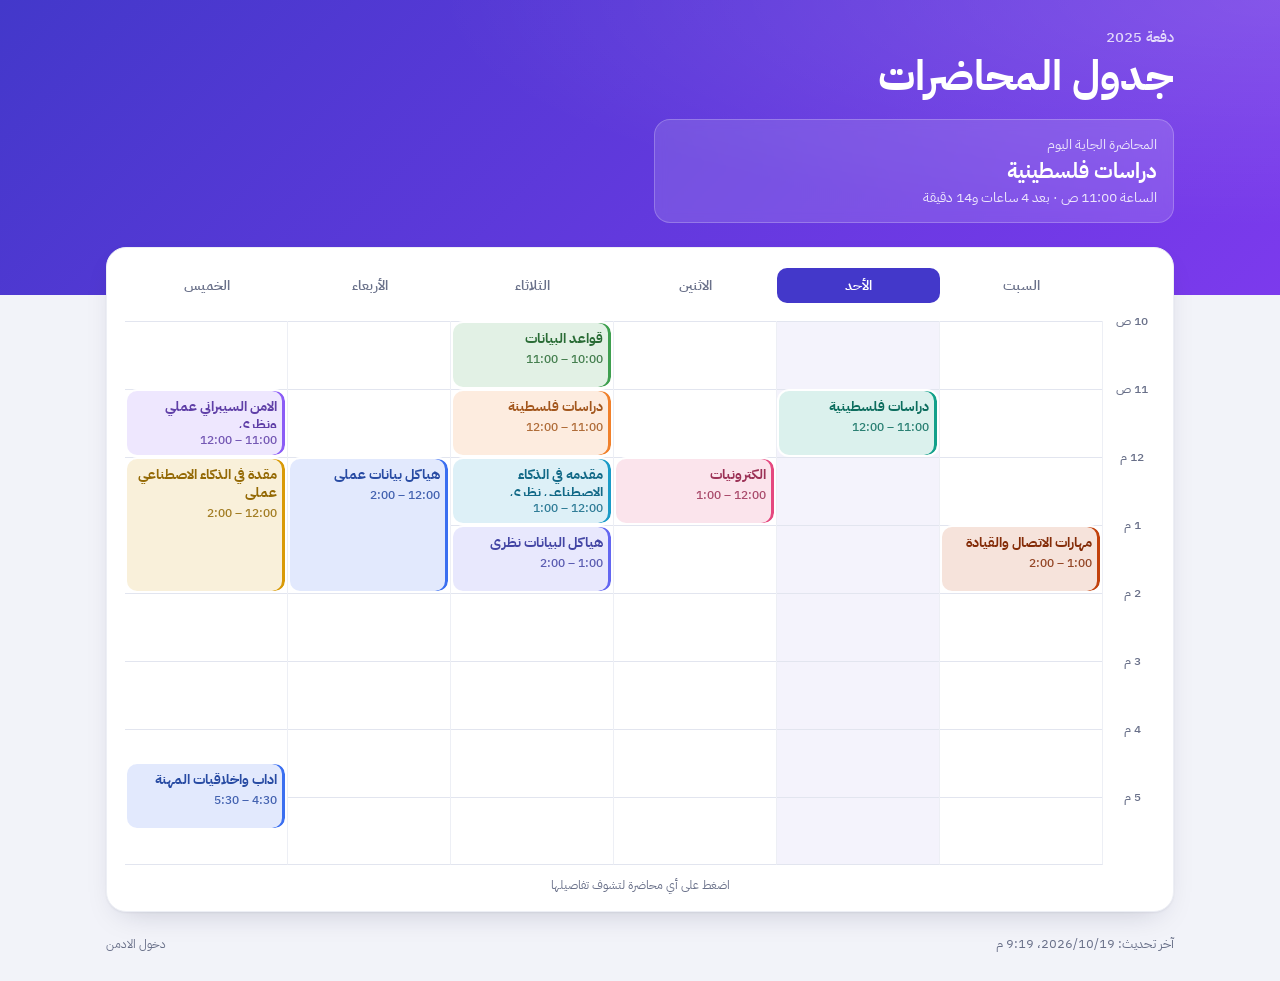
==== commit 1d43da23: "تعارض المواعيد بنقطة حمرا بدل المنع، وروابط زوم لكل مادة - التعارض ما بيمنع الحفظ؛ نقطة حمرا باللوحة" ====
--- a/index.html
+++ b/index.html
@@ -10,7 +10,7 @@
   <link rel="preconnect" href="https://fonts.googleapis.com">
   <link rel="preconnect" href="https://fonts.gstatic.com" crossorigin>
   <link href="https://fonts.googleapis.com/css2?family=IBM+Plex+Sans+Arabic:wght@400;500;600;700&display=swap" rel="stylesheet">
-  <link rel="stylesheet" href="assets/style.css?v=3">
+  <link rel="stylesheet" href="assets/style.css?v=5">
 </head>
 <body class="public">
   <header class="hero">
@@ -37,7 +37,7 @@
     <div class="sheet-body" id="details-body"></div>
   </dialog>
 
-  <script src="assets/common.js?v=3"></script>
-  <script src="assets/app.js?v=3"></script>
+  <script src="assets/common.js?v=5"></script>
+  <script src="assets/app.js?v=5"></script>
 </body>
 </html>
--- a/assets/style.css
+++ b/assets/style.css
@@ -1,775 +1,861 @@
-/* ---------- الألوان والخط ---------- */
-:root {
-  --bg: #F2F3F9;
-  --surface: #FFFFFF;
-  --surface-2: #F6F7FB;
-  --text: #171A2C;
-  --muted: #697089;
-  --line: #E2E5EF;
-  --line-soft: #EDEFF5;
-  --brand: #4338CA;
-  --brand-soft: #EEF0FF;
-  --hero-from: #4338CA;
-  --hero-to: #7C3AED;
-  --bar: #1E1B4B;
-  --accent: #FBBF24;
-  --now: #F43F5E;
-  --danger: #DC2626;
-  --tint: 15%;
-  --ink: 68%;
-  --ink-base: #000;
-  --shadow: 0 1px 2px rgb(20 24 60 / 0.05), 0 12px 32px -16px rgb(20 24 60 / 0.25);
-  --radius: 20px;
-  --hour: 66px;
-  --axis: 40px;
-  --col-min: 84px;
-  --font: 'IBM Plex Sans Arabic', system-ui, 'Segoe UI', Tahoma, sans-serif;
-  color-scheme: light;
-}
-
-@media (prefers-color-scheme: dark) {
-  :root {
-    --bg: #0C0E19;
-    --surface: #151826;
-    --surface-2: #1B1F30;
-    --text: #E9EBF5;
-    --muted: #9AA1BA;
-    --line: #2A2F45;
-    --line-soft: #212538;
-    --brand: #8B93FF;
-    --brand-soft: #23264A;
-    --hero-from: #2E2A86;
-    --hero-to: #5B21B6;
-    --bar: #23205A;
-    --danger: #F87171;
-    --tint: 26%;
-    --ink: 30%;
-    --ink-base: #fff;
-    --shadow: 0 1px 2px rgb(0 0 0 / 0.4), 0 16px 40px -18px rgb(0 0 0 / 0.7);
-    color-scheme: dark;
-  }
-}
-
-@media (min-width: 768px) {
-  :root { --hour: 68px; --axis: 52px; --col-min: 0px; }
-}
-
-* { box-sizing: border-box; }
-[hidden] { display: none !important; }
-html { -webkit-text-size-adjust: 100%; }
-
-body {
-  margin: 0;
-  min-height: 100vh;
-  background: var(--bg);
-  color: var(--text);
-  font-family: var(--font);
-  font-size: 16px;
-  line-height: 1.55;
-}
-
-a { color: var(--brand); }
-:focus-visible { outline: 2.5px solid var(--brand); outline-offset: 2px; }
-
-.wrap {
-  width: 100%;
-  max-width: 1100px;
-  margin: 0 auto;
-  padding-inline: 16px;
-}
-
-.sr-only {
-  position: absolute;
-  width: 1px;
-  height: 1px;
-  overflow: hidden;
-  clip: rect(0 0 0 0);
-  white-space: nowrap;
-}
-
-.ltr { direction: ltr; unicode-bidi: isolate; }
-
-/* ---------- الهيدر ---------- */
-.hero {
-  padding: calc(26px + env(safe-area-inset-top)) 0 72px;
-  color: #fff;
-  background:
-    radial-gradient(120% 140% at 100% 0%, rgb(255 255 255 / 0.14), transparent 55%),
-    linear-gradient(135deg, var(--hero-from), var(--hero-to));
-}
-
-.hero h1 {
-  margin: 0;
-  font-size: clamp(1.9rem, 6vw, 2.6rem);
-  font-weight: 700;
-  line-height: 1.2;
-}
-
-.hero-sub {
-  margin: 0 0 2px;
-  font-size: 0.95rem;
-  font-weight: 500;
-  color: rgb(255 255 255 / 0.78);
-}
-
-.preview-note {
-  display: inline-block;
-  margin: 0 0 12px;
-  padding: 4px 12px;
-  font-size: 0.82rem;
-  font-weight: 600;
-  color: #1F1500;
-  background: var(--accent);
-  border-radius: 999px;
-}
-
-.now {
-  display: grid;
-  gap: 1px;
-  max-width: 520px;
-  margin-top: 18px;
-  padding: 14px 16px;
-  background: rgb(255 255 255 / 0.13);
-  border: 1px solid rgb(255 255 255 / 0.22);
-  border-radius: 16px;
-  -webkit-backdrop-filter: blur(6px);
-  backdrop-filter: blur(6px);
-}
-.now-label { font-size: 0.85rem; color: rgb(255 255 255 / 0.82); }
-.now-title { font-size: 1.3rem; font-weight: 700; line-height: 1.35; }
-.now-meta { font-size: 0.9rem; color: rgb(255 255 255 / 0.85); }
-
-.pulse {
-  display: inline-block;
-  width: 8px;
-  height: 8px;
-  margin-inline-end: 7px;
-  vertical-align: 1px;
-  background: var(--now);
-  border-radius: 50%;
-  animation: pulse 1.8s infinite;
-}
-@keyframes pulse {
-  0% { box-shadow: 0 0 0 0 rgb(244 63 94 / 0.65); }
-  70%, 100% { box-shadow: 0 0 0 9px rgb(244 63 94 / 0); }
-}
-
-main.wrap { margin-top: -48px; }
-
-/* ---------- بطاقات عامة ---------- */
-.card {
-  background: var(--surface);
-  border: 1px solid var(--line-soft);
-  border-radius: var(--radius);
-  box-shadow: var(--shadow);
-}
-
-.state {
-  margin: 0;
-  padding: 44px 16px;
-  text-align: center;
-  color: var(--muted);
-}
-.state p { margin: 0 0 14px; }
-.state p:last-child { margin-bottom: 0; }
-
-/* ---------- الجدول الأسبوعي ---------- */
-.board-card { padding: 10px 8px 12px; }
-
-/* على الجوال: عمود لكل يوم بعرض مريح، والجدول بينسحب لجنب مع ثبات الساعات والأيام */
-.board-scroll {
-  max-height: calc(100dvh - 90px);
-  overflow: auto;
-  overscroll-behavior-x: contain;
-  scrollbar-width: thin;
-}
-.board { min-width: calc(var(--axis) + var(--days) * var(--col-min)); }
-
-.corner,
-.axis {
-  position: sticky;
-  inset-inline-start: 0;
-  z-index: 6;
-  background: var(--surface);
-}
-
-/* flex مش grid، حتى يزبط تثبيت عمود الساعات وقت السحب الجانبي */
-.board-head,
-.board-body { display: flex; }
-.corner,
-.axis { flex: 0 0 var(--axis); }
-.day-head,
-.day-col { flex: 1 1 0; min-width: var(--col-min); }
-
-.board-head {
-  position: sticky;
-  top: 0;
-  z-index: 5;
-  padding: 2px 0 10px;
-  background: var(--surface);
-}
-
-.day-head {
-  padding: 7px 2px;
-  border: 0 solid transparent;
-  border-inline-width: 3px;
-  background-clip: padding-box;
-  font-size: 0.86rem;
-  font-weight: 600;
-  text-align: center;
-  white-space: nowrap;
-  color: var(--muted);
-  border-radius: 10px;
-}
-.day-head.is-today { color: #fff; background: var(--brand); }
-.day-head .short { display: none; }
-.board-body { position: relative; }
-
-.board-body { padding-top: 8px; }
-
-.axis { height: calc(var(--hours) * var(--hour)); }
-.axis span {
-  position: absolute;
-  inset-inline: 0;
-  padding-inline-end: 6px;
-  transform: translateY(-50%);
-  font-size: 0.7rem;
-  font-weight: 500;
-  color: var(--muted);
-  text-align: center;
-  white-space: nowrap;
-}
-
-.day-col {
-  position: relative;
-  height: calc(var(--hours) * var(--hour));
-  border-inline-start: 1px solid var(--line-soft);
-  border-bottom: 1px solid var(--line);
-  background-image: repeating-linear-gradient(to bottom, var(--line) 0 1px, transparent 1px var(--hour));
-}
-.day-col.is-today { background-color: color-mix(in srgb, var(--brand) 6%, transparent); }
-
-.lec {
-  position: absolute;
-  display: flex;
-  flex-direction: column;
-  gap: 2px;
-  padding: 6px 8px;
-  overflow: hidden;
-  font: inherit;
-  text-align: start;
-  color: color-mix(in srgb, var(--c) var(--ink), var(--ink-base));
-  background: color-mix(in srgb, var(--c) var(--tint), var(--surface));
-  border: 2px solid var(--surface);
-  border-radius: 12px;
-  box-shadow: inset -3px 0 0 var(--c);
-  cursor: pointer;
-  container-type: size;
-  transition: transform 0.15s ease;
-}
-.lec:hover { transform: scale(1.02); z-index: 3; }
-.lec.is-now {
-  z-index: 2;
-  box-shadow: inset -3px 0 0 var(--c), 0 0 0 2px var(--c);
-}
-.lec.is-past { opacity: 0.5; }
-
-.lec-name {
-  display: -webkit-box;
-  overflow: hidden;
-  font-size: 0.8rem;
-  flex-shrink: 1;
-  font-weight: 700;
-  line-height: 1.25;
-  -webkit-line-clamp: 3;
-  -webkit-box-orient: vertical;
-}
-.lec-time,
-.lec-room {
-  flex-shrink: 0;
-  font-size: 0.7rem;
-  font-weight: 500;
-  opacity: 0.85;
-  white-space: nowrap;
-  font-variant-numeric: tabular-nums;
-}
-
-@container (max-height: 70px) {
-  .lec-room { display: none; }
-}
-@container (max-height: 34px) {
-  .lec-time, .lec-room { display: none; }
-  .lec-name { -webkit-line-clamp: 2; }
-}
-@container (max-width: 64px) {
-  .lec-to, .lec-room { display: none; }
-}
-
-.now-line {
-  position: absolute;
-  inset-inline: -1px;
-  z-index: 4;
-  height: 2px;
-  background: var(--now);
-  pointer-events: none;
-}
-.now-line::before {
-  content: '';
-  position: absolute;
-  inset-inline-start: -5px;
-  top: -4px;
-  width: 10px;
-  height: 10px;
-  background: var(--now);
-  border-radius: 50%;
-}
-
-.board-hint {
-  margin: 10px 0 0;
-  font-size: 0.78rem;
-  text-align: center;
-  color: var(--muted);
-}
-
-@media (max-width: 560px) {
-  .day-head { padding: 6px 0; font-size: 0.82rem; }
-  .lec { padding: 5px 6px; border-radius: 10px; }
-}
-
-@media (min-width: 768px) {
-  .board-scroll { max-height: none; overflow: visible; }
-}
-
-@media (min-width: 768px) {
-  .board-card { padding: 18px 18px 16px; }
-  .axis span { font-size: 0.75rem; }
-  .lec-name { font-size: 0.9rem; }
-  .lec-time, .lec-room { font-size: 0.78rem; }
-}
-
-/* ---------- التذييل ---------- */
-.foot {
-  display: flex;
-  flex-wrap: wrap;
-  justify-content: space-between;
-  align-items: baseline;
-  gap: 10px;
-  padding-block: 22px calc(28px + env(safe-area-inset-bottom));
-  font-size: 0.8rem;
-  color: var(--muted);
-}
-.admin-link { font-size: 0.72rem; color: var(--muted); text-decoration: none; }
-.admin-link:hover { text-decoration: underline; }
-
-/* ---------- أزرار ---------- */
-.btn {
-  display: inline-flex;
-  align-items: center;
-  justify-content: center;
-  gap: 6px;
-  min-height: 44px;
-  padding: 0 18px;
-  font: inherit;
-  font-size: 0.95rem;
-  font-weight: 600;
-  color: var(--text);
-  text-decoration: none;
-  background: var(--surface);
-  border: 1px solid var(--line);
-  border-radius: 12px;
-  cursor: pointer;
-  transition: background-color 0.15s ease, filter 0.15s ease;
-}
-.btn:hover { background: var(--surface-2); }
-.btn-primary { color: #fff; background: var(--brand); border-color: var(--brand); }
-.btn-primary:hover { background: var(--brand); filter: brightness(1.08); }
-.btn-danger { color: var(--danger); }
-.btn-sm { min-height: 36px; padding: 0 13px; font-size: 0.86rem; border-radius: 10px; }
-.btn-block { width: 100%; }
-.btn-accent { color: #1F1500; background: var(--accent); border-color: var(--accent); }
-.btn-accent:hover { background: var(--accent); filter: brightness(1.05); }
-.btn-ghost-light { color: #fff; background: transparent; border-color: rgb(255 255 255 / 0.3); }
-.btn-ghost-light:hover { background: rgb(255 255 255 / 0.08); }
-.btn:disabled { opacity: 0.45; cursor: not-allowed; filter: none; }
-
-.icon-btn {
-  display: grid;
-  place-items: center;
-  width: 36px;
-  height: 36px;
-  font: inherit;
-  font-size: 0.95rem;
-  color: var(--muted);
-  background: var(--surface-2);
-  border: 0;
-  border-radius: 50%;
-  cursor: pointer;
-}
-
-.link-btn {
-  padding: 0;
-  font: inherit;
-  color: inherit;
-  background: none;
-  border: 0;
-  cursor: pointer;
-}
-
-/* ---------- نوافذ منبثقة (من تحت على الجوال) ---------- */
-dialog.sheet {
-  width: min(560px, calc(100% - 24px));
-  max-width: none;
-  max-height: calc(100dvh - 32px);
-  padding: 0;
-  color: var(--text);
-  background: var(--surface);
-  border: 0;
-  border-radius: 22px;
-  box-shadow: 0 30px 80px -20px rgb(0 0 0 / 0.5);
-}
-dialog.sheet::backdrop { background: rgb(10 12 30 / 0.5); }
-
-.sheet-body {
-  max-height: calc(100dvh - 32px);
-  padding: 18px 20px 20px;
-  overflow-y: auto;
-  overscroll-behavior: contain;
-}
-
-.sheet-handle {
-  display: block;
-  width: 40px;
-  height: 4px;
-  margin: 0 auto 16px;
-  background: var(--line);
-  border-radius: 4px;
-}
-
-.sheet-top {
-  display: flex;
-  align-items: center;
-  justify-content: space-between;
-  gap: 12px;
-  margin-bottom: 16px;
-}
-.sheet-top h2 { margin: 0; font-size: 1.15rem; font-weight: 700; }
-
-.sheet-tag {
-  display: inline-flex;
-  align-items: center;
-  gap: 7px;
-  margin: 0;
-  font-size: 0.85rem;
-  font-weight: 600;
-  color: var(--c);
-}
-.sheet-tag i { width: 10px; height: 10px; background: var(--c); border-radius: 50%; }
-
-#details h2 { margin: 6px 0 12px; font-size: 1.4rem; font-weight: 700; line-height: 1.35; }
-
-.facts { margin: 0 0 18px; }
-.facts div {
-  display: flex;
-  justify-content: space-between;
-  gap: 12px;
-  padding: 12px 0;
-  border-bottom: 1px solid var(--line-soft);
-}
-.facts dt { color: var(--muted); }
-.facts dd { margin: 0; font-weight: 600; text-align: end; }
-
-.sheet-actions {
-  position: sticky;
-  bottom: -20px;
-  display: flex;
-  gap: 10px;
-  margin: 8px -20px -20px;
-  padding: 12px 20px calc(20px + env(safe-area-inset-bottom));
-  background: var(--surface);
-  border-top: 1px solid var(--line-soft);
-}
-.sheet-actions .btn { flex: 1; }
-
-@media (max-width: 640px) {
-  dialog.sheet {
-    width: 100%;
-    max-height: 92dvh;
-    margin: auto 0 0;
-    border-radius: 22px 22px 0 0;
-  }
-  .sheet-body { max-height: 92dvh; padding-inline: 16px; }
-  .sheet-actions { margin-inline: -16px; padding-inline: 16px; }
-}
-
-/* ---------- خانات ---------- */
-.field { margin-bottom: 18px; }
-
-label,
-.label {
-  display: block;
-  margin-bottom: 8px;
-  font-size: 0.86rem;
-  font-weight: 600;
-  color: var(--muted);
-}
-
-input {
-  width: 100%;
-  min-height: 48px;
-  padding: 10px 14px;
-  font: inherit;
-  font-size: 16px;
-  color: var(--text);
-  background: var(--surface-2);
-  border: 1.5px solid var(--line);
-  border-radius: 12px;
-}
-input:focus {
-  outline: none;
-  background: var(--surface);
-  border-color: var(--brand);
-  box-shadow: 0 0 0 4px color-mix(in srgb, var(--brand) 18%, transparent);
-}
-
-.field-row {
-  display: grid;
-  grid-template-columns: 1fr 1fr;
-  gap: 10px;
-}
-
-.error {
-  min-height: 1.2em;
-  margin: 4px 0 8px;
-  font-size: 0.88rem;
-  font-weight: 500;
-  color: var(--danger);
-}
-.error:empty { margin: 0; min-height: 0; }
-
-/* ---------- أزرار الاختيار ---------- */
-.chips { display: flex; flex-wrap: wrap; gap: 8px; }
-
-.chip {
-  min-height: 42px;
-  padding: 0 14px;
-  font: inherit;
-  font-size: 0.93rem;
-  font-weight: 500;
-  white-space: nowrap;
-  color: var(--text);
-  background: var(--surface);
-  border: 1.5px solid var(--line);
-  border-radius: 12px;
-  cursor: pointer;
-  transition: background-color 0.12s ease, border-color 0.12s ease;
-}
-.chip:hover { border-color: color-mix(in srgb, var(--brand) 45%, var(--line)); }
-.chip.is-on { color: #fff; background: var(--brand); border-color: var(--brand); }
-
-#day-chips,
-.chips-grid {
-  display: grid;
-  grid-template-columns: repeat(auto-fill, minmax(76px, 1fr));
-}
-.chips-grid { grid-template-columns: repeat(auto-fill, minmax(62px, 1fr)); }
-#day-chips .chip,
-.chips-grid .chip { padding: 0 4px; }
-
-.minute-chips { margin-top: 8px; }
-.minute-chips .chip { flex: 1; font-variant-numeric: tabular-nums; }
-
-.chips-scroll {
-  flex-wrap: nowrap;
-  margin-top: 10px;
-  padding-bottom: 2px;
-  overflow-x: auto;
-  scrollbar-width: none;
-}
-.chips-scroll::-webkit-scrollbar { display: none; }
-
-.chip-soft {
-  min-height: 36px;
-  font-size: 0.88rem;
-  color: var(--brand);
-  background: var(--brand-soft);
-  border-color: transparent;
-}
-
-.stepper {
-  display: flex;
-  align-items: center;
-  justify-content: space-between;
-  gap: 10px;
-  margin-top: 10px;
-}
-#duration-text { font-weight: 600; }
-
-.summary {
-  margin: 0 0 14px;
-  padding: 12px 14px;
-  font-weight: 500;
-  color: var(--brand);
-  background: var(--brand-soft);
-  border-radius: 12px;
-}
-
-details.extra { margin-bottom: 6px; }
-details.extra summary {
-  padding: 6px 0 12px;
-  font-weight: 600;
-  color: var(--brand);
-  cursor: pointer;
-}
-
-/* ---------- لوحة الإدارة ---------- */
-.hero-sm { padding-bottom: 66px; }
-.hero-sm h1 { font-size: clamp(1.6rem, 5vw, 2.1rem); }
-
-.hero-row {
-  display: flex;
-  flex-wrap: wrap;
-  align-items: flex-end;
-  justify-content: space-between;
-  gap: 12px;
-}
-
-.hero-links {
-  display: flex;
-  flex-wrap: wrap;
-  gap: 6px 18px;
-  font-size: 0.9rem;
-}
-.hero-links a,
-.hero-links .link-btn { color: rgb(255 255 255 / 0.9); text-decoration: none; }
-.hero-links a:hover,
-.hero-links .link-btn:hover { color: #fff; text-decoration: underline; }
-
-.login-card {
-  max-width: 400px;
-  margin: 0 auto;
-  padding: 24px;
-  display: grid;
-}
-.login-card h2 { margin: 0 0 16px; font-size: 1.2rem; }
-.login-card .admin-link { margin-top: 14px; justify-self: center; }
-
-.toolbar {
-  display: flex;
-  align-items: center;
-  justify-content: space-between;
-  gap: 12px;
-  padding: 12px 14px 12px 12px;
-  background: var(--surface);
-  border: 1px solid var(--line-soft);
-  border-radius: var(--radius);
-  box-shadow: var(--shadow);
-}
-.toolbar h2 { margin: 0; padding-inline-start: 4px; font-size: 1.1rem; }
-
-#lecture-list > .card { margin-top: 12px; }
-
-.day-group { padding: 4px 16px 6px; }
-.day-group h3 {
-  margin: 12px 0 2px;
-  font-size: 0.88rem;
-  font-weight: 600;
-  color: var(--muted);
-}
-
-.lec-item {
-  display: grid;
-  grid-template-columns: 4px minmax(0, 1fr) auto;
-  align-items: center;
-  gap: 12px;
-  padding: 12px 0;
-}
-.lec-item + .lec-item { border-top: 1px solid var(--line-soft); }
-.lec-bar { align-self: stretch; background: var(--c); border-radius: 4px; }
-.lec-info strong { display: block; font-size: 1rem; line-height: 1.4; overflow-wrap: anywhere; }
-.lec-info span { font-size: 0.85rem; color: var(--muted); }
-.lec-actions { display: flex; gap: 6px; }
-
-@media (max-width: 480px) {
-  .lec-item { grid-template-columns: 4px minmax(0, 1fr); row-gap: 8px; }
-  .lec-actions { grid-column: 2; }
-}
-
-.tools { margin-top: 12px; padding: 14px 16px; }
-.tools summary { font-weight: 600; cursor: pointer; }
-.tools-body { display: grid; gap: 22px; margin-top: 16px; }
-.tools-body p { margin: 0 0 8px; font-size: 0.88rem; color: var(--muted); }
-.title-form .field { margin-bottom: 12px; }
-.title-form .btn { margin-top: 2px; }
-.actions { display: flex; flex-wrap: wrap; gap: 8px; }
-.actions label.btn { margin: 0; color: var(--text); font-size: 0.86rem; }
-
-.publish-bar {
-  position: sticky;
-  bottom: calc(12px + env(safe-area-inset-bottom));
-  z-index: 6;
-  display: flex;
-  flex-wrap: wrap;
-  align-items: center;
-  gap: 10px 12px;
-  margin: 16px 0 24px;
-  padding: 12px 14px;
-  color: #fff;
-  background: var(--bar);
-  border: 1px solid rgb(255 255 255 / 0.08);
-  border-radius: 16px;
-  box-shadow: 0 16px 36px -14px rgb(0 0 0 / 0.55);
-}
-.publish-bar p { flex: 1; min-width: 12rem; margin: 0; font-size: 0.9rem; }
-.publish-bar.is-dirty p::before {
-  content: '';
-  display: inline-block;
-  width: 9px;
-  height: 9px;
-  margin-inline-end: 8px;
-  background: var(--accent);
-  border-radius: 50%;
-}
-
-#token-dialog ol { padding-inline-start: 1.3rem; margin: 10px 0 16px; }
-#token-dialog li { margin-bottom: 6px; }
-#token-dialog b.ltr { white-space: nowrap; }
-.fine { margin: 12px 0 0; font-size: 0.8rem; color: var(--muted); }
-
-.toast {
-  position: fixed;
-  inset-inline: 16px;
-  bottom: calc(96px + env(safe-area-inset-bottom));
-  z-index: 50;
-  max-width: 440px;
-  margin: 0 auto;
-  padding: 12px 16px;
-  font-size: 0.92rem;
-  text-align: center;
-  color: #fff;
-  background: #171A2C;
-  border-radius: 14px;
-  box-shadow: 0 12px 30px -10px rgb(0 0 0 / 0.5);
-  opacity: 0;
-  transform: translateY(8px);
-  pointer-events: none;
-  transition: opacity 0.2s ease, transform 0.2s ease;
-}
-.toast.is-shown { opacity: 1; transform: none; }
-.toast.is-error { background: var(--danger); }
-
-@media (prefers-reduced-motion: reduce) {
-  *, *::before, *::after { transition: none !important; animation: none !important; }
-}
-
-/* ---------- الطباعة ---------- */
-@media print {
-  :root { --bg: #fff; --surface: #fff; --text: #000; --muted: #444; --tint: 15%; --ink: 68%; --ink-base: #000; color-scheme: light; }
-  .hero { padding: 0 0 12px; color: #000; background: none; }
-  .hero-sub { color: #444; }
-  .now, .foot, .board-hint, .preview-note { display: none !important; }
-  main.wrap { margin-top: 0; }
-  .card { box-shadow: none; border: 0; }
-  .board-head { position: static; }
-  .lec { -webkit-print-color-adjust: exact; print-color-adjust: exact; }
-  .lec.is-past { opacity: 1; }
-}
+/* ---------- الألوان والخط ---------- */
+:root {
+  --bg: #F2F3F9;
+  --surface: #FFFFFF;
+  --surface-2: #F6F7FB;
+  --text: #171A2C;
+  --muted: #697089;
+  --line: #E2E5EF;
+  --line-soft: #EDEFF5;
+  --brand: #4338CA;
+  --brand-soft: #EEF0FF;
+  --hero-from: #4338CA;
+  --hero-to: #7C3AED;
+  --bar: #1E1B4B;
+  --accent: #FBBF24;
+  --now: #F43F5E;
+  --danger: #DC2626;
+  --clash: #EF4444;
+  --clash-soft: #FEE2E2;
+  --clash-text: #B91C1C;
+  --tint: 15%;
+  --ink: 68%;
+  --ink-base: #000;
+  --shadow: 0 1px 2px rgb(20 24 60 / 0.05), 0 12px 32px -16px rgb(20 24 60 / 0.25);
+  --radius: 20px;
+  --hour: 66px;
+  --axis: 40px;
+  --col-min: 84px;
+  --font: 'IBM Plex Sans Arabic', system-ui, 'Segoe UI', Tahoma, sans-serif;
+  color-scheme: light;
+}
+
+@media (prefers-color-scheme: dark) {
+  :root {
+    --bg: #0C0E19;
+    --surface: #151826;
+    --surface-2: #1B1F30;
+    --text: #E9EBF5;
+    --muted: #9AA1BA;
+    --line: #2A2F45;
+    --line-soft: #212538;
+    --brand: #8B93FF;
+    --brand-soft: #23264A;
+    --hero-from: #2E2A86;
+    --hero-to: #5B21B6;
+    --bar: #23205A;
+    --danger: #F87171;
+    --clash: #F87171;
+    --clash-soft: rgb(239 68 68 / 0.16);
+    --clash-text: #FCA5A5;
+    --tint: 26%;
+    --ink: 30%;
+    --ink-base: #fff;
+    --shadow: 0 1px 2px rgb(0 0 0 / 0.4), 0 16px 40px -18px rgb(0 0 0 / 0.7);
+    color-scheme: dark;
+  }
+}
+
+@media (min-width: 768px) {
+  :root { --hour: 68px; --axis: 52px; --col-min: 0px; }
+}
+
+* { box-sizing: border-box; }
+[hidden] { display: none !important; }
+html { -webkit-text-size-adjust: 100%; }
+
+body {
+  margin: 0;
+  min-height: 100vh;
+  background: var(--bg);
+  color: var(--text);
+  font-family: var(--font);
+  font-size: 16px;
+  line-height: 1.55;
+}
+
+a { color: var(--brand); }
+:focus-visible { outline: 2.5px solid var(--brand); outline-offset: 2px; }
+
+.wrap {
+  width: 100%;
+  max-width: 1100px;
+  margin: 0 auto;
+  padding-inline: 16px;
+}
+
+.sr-only {
+  position: absolute;
+  width: 1px;
+  height: 1px;
+  overflow: hidden;
+  clip: rect(0 0 0 0);
+  white-space: nowrap;
+}
+
+.ltr { direction: ltr; unicode-bidi: isolate; }
+
+/* ---------- الهيدر ---------- */
+.hero {
+  padding: calc(26px + env(safe-area-inset-top)) 0 72px;
+  color: #fff;
+  background:
+    radial-gradient(120% 140% at 100% 0%, rgb(255 255 255 / 0.14), transparent 55%),
+    linear-gradient(135deg, var(--hero-from), var(--hero-to));
+}
+
+.hero h1 {
+  margin: 0;
+  font-size: clamp(1.9rem, 6vw, 2.6rem);
+  font-weight: 700;
+  line-height: 1.2;
+}
+
+.hero-sub {
+  margin: 0 0 2px;
+  font-size: 0.95rem;
+  font-weight: 500;
+  color: rgb(255 255 255 / 0.78);
+}
+
+.preview-note {
+  display: inline-block;
+  margin: 0 0 12px;
+  padding: 4px 12px;
+  font-size: 0.82rem;
+  font-weight: 600;
+  color: #1F1500;
+  background: var(--accent);
+  border-radius: 999px;
+}
+
+.now {
+  display: grid;
+  gap: 1px;
+  max-width: 520px;
+  margin-top: 18px;
+  padding: 14px 16px;
+  background: rgb(255 255 255 / 0.13);
+  border: 1px solid rgb(255 255 255 / 0.22);
+  border-radius: 16px;
+  -webkit-backdrop-filter: blur(6px);
+  backdrop-filter: blur(6px);
+}
+.now-label { font-size: 0.85rem; color: rgb(255 255 255 / 0.82); }
+.now-title { font-size: 1.3rem; font-weight: 700; line-height: 1.35; }
+.now-meta { font-size: 0.9rem; color: rgb(255 255 255 / 0.85); }
+
+.pulse {
+  display: inline-block;
+  width: 8px;
+  height: 8px;
+  margin-inline-end: 7px;
+  vertical-align: 1px;
+  background: var(--now);
+  border-radius: 50%;
+  animation: pulse 1.8s infinite;
+}
+@keyframes pulse {
+  0% { box-shadow: 0 0 0 0 rgb(244 63 94 / 0.65); }
+  70%, 100% { box-shadow: 0 0 0 9px rgb(244 63 94 / 0); }
+}
+
+main.wrap { margin-top: -48px; }
+
+/* ---------- بطاقات عامة ---------- */
+.card {
+  background: var(--surface);
+  border: 1px solid var(--line-soft);
+  border-radius: var(--radius);
+  box-shadow: var(--shadow);
+}
+
+.state {
+  margin: 0;
+  padding: 44px 16px;
+  text-align: center;
+  color: var(--muted);
+}
+.state p { margin: 0 0 14px; }
+.state p:last-child { margin-bottom: 0; }
+
+/* ---------- الجدول الأسبوعي ---------- */
+.board-card { padding: 10px 8px 12px; }
+
+/* على الجوال: عمود لكل يوم بعرض مريح، والجدول بينسحب لجنب مع ثبات الساعات والأيام */
+.board-scroll {
+  max-height: calc(100dvh - 90px);
+  overflow: auto;
+  overscroll-behavior-x: contain;
+  scrollbar-width: thin;
+}
+.board { min-width: calc(var(--axis) + var(--days) * var(--col-min)); }
+
+.corner,
+.axis {
+  position: sticky;
+  inset-inline-start: 0;
+  z-index: 6;
+  background: var(--surface);
+}
+
+/* flex مش grid، حتى يزبط تثبيت عمود الساعات وقت السحب الجانبي */
+.board-head,
+.board-body { display: flex; }
+.corner,
+.axis { flex: 0 0 var(--axis); }
+.day-head,
+.day-col { flex: 1 1 0; min-width: var(--col-min); }
+
+.board-head {
+  position: sticky;
+  top: 0;
+  z-index: 5;
+  padding: 2px 0 10px;
+  background: var(--surface);
+}
+
+.day-head {
+  padding: 7px 2px;
+  border: 0 solid transparent;
+  border-inline-width: 3px;
+  background-clip: padding-box;
+  font-size: 0.86rem;
+  font-weight: 600;
+  text-align: center;
+  white-space: nowrap;
+  color: var(--muted);
+  border-radius: 10px;
+}
+.day-head.is-today { color: #fff; background: var(--brand); }
+.day-head .short { display: none; }
+.board-body { position: relative; }
+
+.board-body { padding-top: 8px; }
+
+.axis { height: calc(var(--hours) * var(--hour)); }
+.axis span {
+  position: absolute;
+  inset-inline: 0;
+  padding-inline-end: 6px;
+  transform: translateY(-50%);
+  font-size: 0.7rem;
+  font-weight: 500;
+  color: var(--muted);
+  text-align: center;
+  white-space: nowrap;
+}
+
+.day-col {
+  position: relative;
+  height: calc(var(--hours) * var(--hour));
+  border-inline-start: 1px solid var(--line-soft);
+  border-bottom: 1px solid var(--line);
+  background-image: repeating-linear-gradient(to bottom, var(--line) 0 1px, transparent 1px var(--hour));
+}
+.day-col.is-today { background-color: color-mix(in srgb, var(--brand) 6%, transparent); }
+
+.lec {
+  position: absolute;
+  display: flex;
+  flex-direction: column;
+  gap: 2px;
+  padding: 6px 8px;
+  overflow: hidden;
+  font: inherit;
+  text-align: start;
+  color: color-mix(in srgb, var(--c) var(--ink), var(--ink-base));
+  background: color-mix(in srgb, var(--c) var(--tint), var(--surface));
+  border: 2px solid var(--surface);
+  border-radius: 12px;
+  box-shadow: inset -3px 0 0 var(--c);
+  cursor: pointer;
+  container-type: size;
+  transition: transform 0.15s ease;
+}
+.lec:hover { transform: scale(1.02); z-index: 3; }
+.lec.is-now {
+  z-index: 2;
+  box-shadow: inset -3px 0 0 var(--c), 0 0 0 2px var(--c);
+}
+.lec.is-past { opacity: 0.5; }
+
+.lec-name {
+  display: -webkit-box;
+  overflow: hidden;
+  font-size: 0.8rem;
+  flex-shrink: 1;
+  font-weight: 700;
+  line-height: 1.25;
+  -webkit-line-clamp: 3;
+  -webkit-box-orient: vertical;
+}
+.lec-time,
+.lec-room {
+  flex-shrink: 0;
+  font-size: 0.7rem;
+  font-weight: 500;
+  opacity: 0.85;
+  white-space: nowrap;
+  font-variant-numeric: tabular-nums;
+}
+
+@container (max-height: 70px) {
+  .lec-room { display: none; }
+}
+@container (max-height: 34px) {
+  .lec-time, .lec-room { display: none; }
+  .lec-name { -webkit-line-clamp: 2; }
+}
+@container (max-width: 64px) {
+  .lec-to, .lec-room { display: none; }
+}
+
+.now-line {
+  position: absolute;
+  inset-inline: -1px;
+  z-index: 4;
+  height: 2px;
+  background: var(--now);
+  pointer-events: none;
+}
+.now-line::before {
+  content: '';
+  position: absolute;
+  inset-inline-start: -5px;
+  top: -4px;
+  width: 10px;
+  height: 10px;
+  background: var(--now);
+  border-radius: 50%;
+}
+
+.board-hint {
+  margin: 10px 0 0;
+  font-size: 0.78rem;
+  text-align: center;
+  color: var(--muted);
+}
+
+@media (max-width: 560px) {
+  .day-head { padding: 6px 0; font-size: 0.82rem; }
+  .lec { padding: 5px 6px; border-radius: 10px; }
+}
+
+@media (min-width: 768px) {
+  .board-scroll { max-height: none; overflow: visible; }
+}
+
+@media (min-width: 768px) {
+  .board-card { padding: 18px 18px 16px; }
+  .axis span { font-size: 0.75rem; }
+  .lec-name { font-size: 0.9rem; }
+  .lec-time, .lec-room { font-size: 0.78rem; }
+}
+
+/* ---------- التعارض: نقطة حمرا وملاحظة ---------- */
+.clash-dot {
+  display: inline-block;
+  flex: none;
+  width: 10px;
+  height: 10px;
+  padding: 0;
+  background: var(--clash);
+  border: 0;
+  border-radius: 50%;
+  box-shadow: 0 0 0 2px var(--surface);
+}
+.lec .clash-dot {
+  position: absolute;
+  top: 5px;
+  inset-inline-end: 5px;
+}
+.lec.has-clash .lec-name { padding-inline-end: 10px; }
+button.clash-dot {
+  position: relative;
+  width: 12px;
+  height: 12px;
+  margin-inline-start: 8px;
+  vertical-align: 1px;
+  cursor: pointer;
+}
+button.clash-dot::before {
+  content: '';
+  position: absolute;
+  inset: -12px;
+}
+
+.clash-note {
+  display: flex;
+  align-items: baseline;
+  gap: 8px;
+  margin: 8px 0 0;
+  padding: 9px 12px;
+  font-size: 0.86rem;
+  font-weight: 500;
+  line-height: 1.5;
+  color: var(--clash-text);
+  background: var(--clash-soft);
+  border-radius: 10px;
+}
+.clash-note .clash-dot { box-shadow: none; }
+#details .clash-note { margin: -4px 0 12px; }
+
+/* ---------- روابط الزوم ---------- */
+.btn.btn-zoom {
+  gap: 8px;
+  color: #fff;
+  background: #2D8CFF;
+  border-color: #2D8CFF;
+}
+.btn.btn-zoom:hover { background: #2D8CFF; filter: brightness(1.08); }
+.now-zoom { justify-self: start; min-height: 40px; margin-top: 10px; }
+.zoom-when { margin: 6px 0 10px; font-size: 0.8rem; text-align: center; color: var(--muted); }
+.zoom-when:empty { display: none; }
+#details .btn-zoom { margin-top: 4px; }
+
+.tools-intro { margin: 10px 0 4px; font-size: 0.88rem; color: var(--muted); }
+.zoom-row { padding: 14px 0; }
+.zoom-row + .zoom-row { border-top: 1px solid var(--line-soft); }
+.zoom-row label {
+  display: flex;
+  align-items: center;
+  gap: 8px;
+  margin-bottom: 8px;
+  font-size: 0.95rem;
+  color: var(--text);
+}
+.zoom-dot { width: 10px; height: 10px; flex: none; background: var(--c); border-radius: 50%; }
+.zoom-input { display: flex; gap: 8px; }
+.zoom-input input { flex: 1; min-width: 0; min-height: 44px; text-align: left; }
+.zoom-input .btn { flex: none; min-height: 44px; }
+.zoom-meta { margin: 8px 0 0; font-size: 0.82rem; color: var(--muted); }
+.zoom-meta b { color: var(--text); font-weight: 600; }
+.zoom-meta.is-empty { opacity: 0.8; }
+
+/* ---------- التذييل ---------- */
+.foot {
+  display: flex;
+  flex-wrap: wrap;
+  justify-content: space-between;
+  align-items: baseline;
+  gap: 10px;
+  padding-block: 22px calc(28px + env(safe-area-inset-bottom));
+  font-size: 0.8rem;
+  color: var(--muted);
+}
+.admin-link { font-size: 0.72rem; color: var(--muted); text-decoration: none; }
+.admin-link:hover { text-decoration: underline; }
+
+/* ---------- أزرار ---------- */
+.btn {
+  display: inline-flex;
+  align-items: center;
+  justify-content: center;
+  gap: 6px;
+  min-height: 44px;
+  padding: 0 18px;
+  font: inherit;
+  font-size: 0.95rem;
+  font-weight: 600;
+  color: var(--text);
+  text-decoration: none;
+  background: var(--surface);
+  border: 1px solid var(--line);
+  border-radius: 12px;
+  cursor: pointer;
+  transition: background-color 0.15s ease, filter 0.15s ease;
+}
+.btn:hover { background: var(--surface-2); }
+.btn-primary { color: #fff; background: var(--brand); border-color: var(--brand); }
+.btn-primary:hover { background: var(--brand); filter: brightness(1.08); }
+.btn-danger { color: var(--danger); }
+.btn-sm { min-height: 36px; padding: 0 13px; font-size: 0.86rem; border-radius: 10px; }
+.btn-block { width: 100%; }
+.btn-accent { color: #1F1500; background: var(--accent); border-color: var(--accent); }
+.btn-accent:hover { background: var(--accent); filter: brightness(1.05); }
+.btn-ghost-light { color: #fff; background: transparent; border-color: rgb(255 255 255 / 0.3); }
+.btn-ghost-light:hover { background: rgb(255 255 255 / 0.08); }
+.btn:disabled { opacity: 0.45; cursor: not-allowed; filter: none; }
+
+.icon-btn {
+  display: grid;
+  place-items: center;
+  width: 36px;
+  height: 36px;
+  font: inherit;
+  font-size: 0.95rem;
+  color: var(--muted);
+  background: var(--surface-2);
+  border: 0;
+  border-radius: 50%;
+  cursor: pointer;
+}
+
+.link-btn {
+  padding: 0;
+  font: inherit;
+  color: inherit;
+  background: none;
+  border: 0;
+  cursor: pointer;
+}
+
+/* ---------- نوافذ منبثقة (من تحت على الجوال) ---------- */
+dialog.sheet {
+  width: min(560px, calc(100% - 24px));
+  max-width: none;
+  max-height: calc(100dvh - 32px);
+  padding: 0;
+  color: var(--text);
+  background: var(--surface);
+  border: 0;
+  border-radius: 22px;
+  box-shadow: 0 30px 80px -20px rgb(0 0 0 / 0.5);
+}
+dialog.sheet::backdrop { background: rgb(10 12 30 / 0.5); }
+
+.sheet-body {
+  max-height: calc(100dvh - 32px);
+  padding: 18px 20px 20px;
+  overflow-y: auto;
+  overscroll-behavior: contain;
+}
+
+.sheet-handle {
+  display: block;
+  width: 40px;
+  height: 4px;
+  margin: 0 auto 16px;
+  background: var(--line);
+  border-radius: 4px;
+}
+
+.sheet-top {
+  display: flex;
+  align-items: center;
+  justify-content: space-between;
+  gap: 12px;
+  margin-bottom: 16px;
+}
+.sheet-top h2 { margin: 0; font-size: 1.15rem; font-weight: 700; }
+
+.sheet-tag {
+  display: inline-flex;
+  align-items: center;
+  gap: 7px;
+  margin: 0;
+  font-size: 0.85rem;
+  font-weight: 600;
+  color: var(--c);
+}
+.sheet-tag i { width: 10px; height: 10px; background: var(--c); border-radius: 50%; }
+
+#details h2 { margin: 6px 0 12px; font-size: 1.4rem; font-weight: 700; line-height: 1.35; }
+
+.facts { margin: 0 0 18px; }
+.facts div {
+  display: flex;
+  justify-content: space-between;
+  gap: 12px;
+  padding: 12px 0;
+  border-bottom: 1px solid var(--line-soft);
+}
+.facts dt { color: var(--muted); }
+.facts dd { margin: 0; font-weight: 600; text-align: end; }
+
+.sheet-actions {
+  position: sticky;
+  bottom: -20px;
+  display: flex;
+  gap: 10px;
+  margin: 8px -20px -20px;
+  padding: 12px 20px calc(20px + env(safe-area-inset-bottom));
+  background: var(--surface);
+  border-top: 1px solid var(--line-soft);
+}
+.sheet-actions .btn { flex: 1; }
+
+@media (max-width: 640px) {
+  dialog.sheet {
+    width: 100%;
+    max-height: 92dvh;
+    margin: auto 0 0;
+    border-radius: 22px 22px 0 0;
+  }
+  .sheet-body { max-height: 92dvh; padding-inline: 16px; }
+  .sheet-actions { margin-inline: -16px; padding-inline: 16px; }
+}
+
+/* ---------- خانات ---------- */
+.field { margin-bottom: 18px; }
+
+label,
+.label {
+  display: block;
+  margin-bottom: 8px;
+  font-size: 0.86rem;
+  font-weight: 600;
+  color: var(--muted);
+}
+
+input {
+  width: 100%;
+  min-height: 48px;
+  padding: 10px 14px;
+  font: inherit;
+  font-size: 16px;
+  color: var(--text);
+  background: var(--surface-2);
+  border: 1.5px solid var(--line);
+  border-radius: 12px;
+}
+input:focus {
+  outline: none;
+  background: var(--surface);
+  border-color: var(--brand);
+  box-shadow: 0 0 0 4px color-mix(in srgb, var(--brand) 18%, transparent);
+}
+
+.field-row {
+  display: grid;
+  grid-template-columns: 1fr 1fr;
+  gap: 10px;
+}
+
+.error {
+  min-height: 1.2em;
+  margin: 4px 0 8px;
+  font-size: 0.88rem;
+  font-weight: 500;
+  color: var(--danger);
+}
+.error:empty { margin: 0; min-height: 0; }
+
+/* ---------- أزرار الاختيار ---------- */
+.chips { display: flex; flex-wrap: wrap; gap: 8px; }
+
+.chip {
+  min-height: 42px;
+  padding: 0 14px;
+  font: inherit;
+  font-size: 0.93rem;
+  font-weight: 500;
+  white-space: nowrap;
+  color: var(--text);
+  background: var(--surface);
+  border: 1.5px solid var(--line);
+  border-radius: 12px;
+  cursor: pointer;
+  transition: background-color 0.12s ease, border-color 0.12s ease;
+}
+.chip:hover { border-color: color-mix(in srgb, var(--brand) 45%, var(--line)); }
+.chip.is-on { color: #fff; background: var(--brand); border-color: var(--brand); }
+
+#day-chips,
+.chips-grid {
+  display: grid;
+  grid-template-columns: repeat(auto-fill, minmax(76px, 1fr));
+}
+.chips-grid { grid-template-columns: repeat(auto-fill, minmax(62px, 1fr)); }
+#day-chips .chip,
+.chips-grid .chip { padding: 0 4px; }
+
+.minute-chips { margin-top: 8px; }
+.minute-chips .chip { flex: 1; font-variant-numeric: tabular-nums; }
+
+.chips-scroll {
+  flex-wrap: nowrap;
+  margin-top: 10px;
+  padding-bottom: 2px;
+  overflow-x: auto;
+  scrollbar-width: none;
+}
+.chips-scroll::-webkit-scrollbar { display: none; }
+
+.chip-soft {
+  min-height: 36px;
+  font-size: 0.88rem;
+  color: var(--brand);
+  background: var(--brand-soft);
+  border-color: transparent;
+}
+
+.stepper {
+  display: flex;
+  align-items: center;
+  justify-content: space-between;
+  gap: 10px;
+  margin-top: 10px;
+}
+#duration-text { font-weight: 600; }
+
+.summary {
+  margin: 0 0 14px;
+  padding: 12px 14px;
+  font-weight: 500;
+  color: var(--brand);
+  background: var(--brand-soft);
+  border-radius: 12px;
+}
+
+details.extra { margin-bottom: 6px; }
+details.extra summary {
+  padding: 6px 0 12px;
+  font-weight: 600;
+  color: var(--brand);
+  cursor: pointer;
+}
+
+/* ---------- لوحة الإدارة ---------- */
+.hero-sm { padding-bottom: 66px; }
+.hero-sm h1 { font-size: clamp(1.6rem, 5vw, 2.1rem); }
+
+.hero-row {
+  display: flex;
+  flex-wrap: wrap;
+  align-items: flex-end;
+  justify-content: space-between;
+  gap: 12px;
+}
+
+.hero-links {
+  display: flex;
+  flex-wrap: wrap;
+  gap: 6px 18px;
+  font-size: 0.9rem;
+}
+.hero-links a,
+.hero-links .link-btn { color: rgb(255 255 255 / 0.9); text-decoration: none; }
+.hero-links a:hover,
+.hero-links .link-btn:hover { color: #fff; text-decoration: underline; }
+
+.login-card {
+  max-width: 400px;
+  margin: 0 auto;
+  padding: 24px;
+  display: grid;
+}
+.login-card h2 { margin: 0 0 16px; font-size: 1.2rem; }
+.login-card .admin-link { margin-top: 14px; justify-self: center; }
+
+.toolbar {
+  display: flex;
+  align-items: center;
+  justify-content: space-between;
+  gap: 12px;
+  padding: 12px 14px 12px 12px;
+  background: var(--surface);
+  border: 1px solid var(--line-soft);
+  border-radius: var(--radius);
+  box-shadow: var(--shadow);
+}
+.toolbar h2 { margin: 0; padding-inline-start: 4px; font-size: 1.1rem; }
+
+#lecture-list > .card { margin-top: 12px; }
+
+.day-group { padding: 4px 16px 6px; }
+.day-group h3 {
+  margin: 12px 0 2px;
+  font-size: 0.88rem;
+  font-weight: 600;
+  color: var(--muted);
+}
+
+.lec-item {
+  display: grid;
+  grid-template-columns: 4px minmax(0, 1fr) auto;
+  align-items: center;
+  gap: 12px;
+  padding: 12px 0;
+}
+.lec-item + .lec-item { border-top: 1px solid var(--line-soft); }
+.lec-bar { align-self: stretch; background: var(--c); border-radius: 4px; }
+.lec-info strong { display: block; font-size: 1rem; line-height: 1.4; overflow-wrap: anywhere; }
+.lec-info span { font-size: 0.85rem; color: var(--muted); }
+.lec-actions { display: flex; gap: 6px; }
+
+@media (max-width: 480px) {
+  .lec-item { grid-template-columns: 4px minmax(0, 1fr); row-gap: 8px; }
+  .lec-actions { grid-column: 2; }
+}
+
+.tools { margin-top: 12px; padding: 14px 16px; }
+.tools summary { font-weight: 600; cursor: pointer; }
+.tools-body { display: grid; gap: 22px; margin-top: 16px; }
+.tools-body p { margin: 0 0 8px; font-size: 0.88rem; color: var(--muted); }
+.title-form .field { margin-bottom: 12px; }
+.title-form .btn { margin-top: 2px; }
+.actions { display: flex; flex-wrap: wrap; gap: 8px; }
+.actions label.btn { margin: 0; color: var(--text); font-size: 0.86rem; }
+
+.publish-bar {
+  position: sticky;
+  bottom: calc(12px + env(safe-area-inset-bottom));
+  z-index: 6;
+  display: flex;
+  flex-wrap: wrap;
+  align-items: center;
+  gap: 10px 12px;
+  margin: 16px 0 24px;
+  padding: 12px 14px;
+  color: #fff;
+  background: var(--bar);
+  border: 1px solid rgb(255 255 255 / 0.08);
+  border-radius: 16px;
+  box-shadow: 0 16px 36px -14px rgb(0 0 0 / 0.55);
+}
+.publish-bar p { flex: 1; min-width: 12rem; margin: 0; font-size: 0.9rem; }
+.publish-bar.is-dirty p::before {
+  content: '';
+  display: inline-block;
+  width: 9px;
+  height: 9px;
+  margin-inline-end: 8px;
+  background: var(--accent);
+  border-radius: 50%;
+}
+
+#token-dialog ol { padding-inline-start: 1.3rem; margin: 10px 0 16px; }
+#token-dialog li { margin-bottom: 6px; }
+#token-dialog b.ltr { white-space: nowrap; }
+.fine { margin: 12px 0 0; font-size: 0.8rem; color: var(--muted); }
+
+.toast {
+  position: fixed;
+  inset-inline: 16px;
+  top: calc(16px + env(safe-area-inset-top));
+  z-index: 50;
+  max-width: 440px;
+  margin: 0 auto;
+  padding: 12px 16px;
+  font-size: 0.92rem;
+  text-align: center;
+  color: #fff;
+  background: #171A2C;
+  border-radius: 14px;
+  box-shadow: 0 12px 30px -10px rgb(0 0 0 / 0.5);
+  opacity: 0;
+  transform: translateY(-8px);
+  pointer-events: none;
+  transition: opacity 0.2s ease, transform 0.2s ease;
+}
+.toast.is-shown { opacity: 1; transform: none; }
+.toast.is-error { background: var(--danger); }
+
+@media (prefers-reduced-motion: reduce) {
+  *, *::before, *::after { transition: none !important; animation: none !important; }
+}
+
+/* ---------- الطباعة ---------- */
+@media print {
+  :root { --bg: #fff; --surface: #fff; --text: #000; --muted: #444; --tint: 15%; --ink: 68%; --ink-base: #000; color-scheme: light; }
+  .hero { padding: 0 0 12px; color: #000; background: none; }
+  .hero-sub { color: #444; }
+  .now, .foot, .board-hint, .preview-note { display: none !important; }
+  main.wrap { margin-top: 0; }
+  .card { box-shadow: none; border: 0; }
+  .board-head { position: static; }
+  .lec { -webkit-print-color-adjust: exact; print-color-adjust: exact; }
+  .lec.is-past { opacity: 1; }
+}
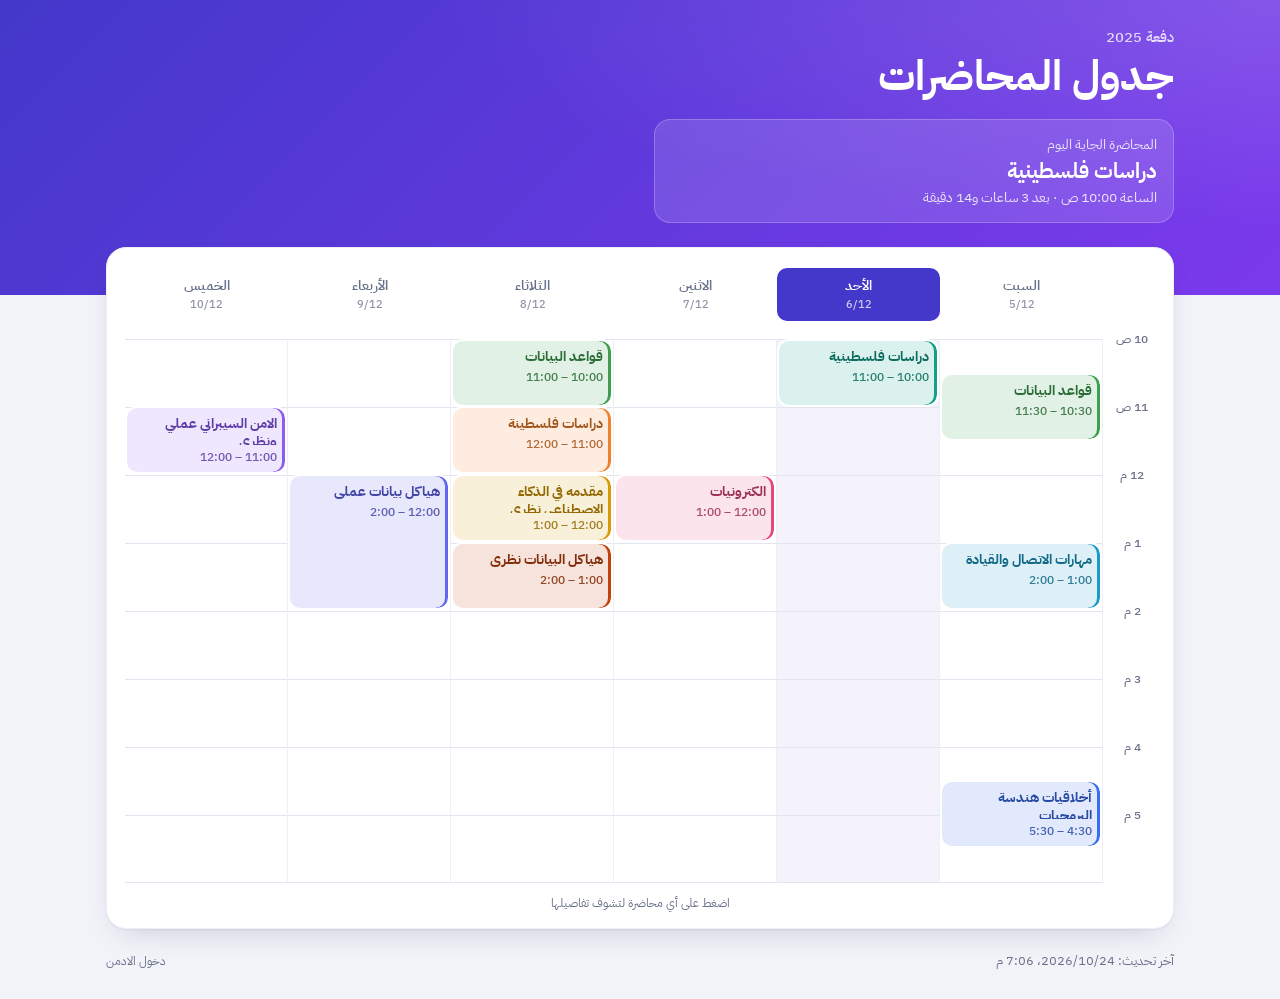
==== commit 806d5838: "الحضور الإجباري وملاحظة لكل محاضرة، والكويزات بتاريخ محدد - خيار الحضور (إجباري/مش إجباري) وملاحظة ب" ====
--- a/index.html
+++ b/index.html
@@ -1,43 +1,44 @@
-<!doctype html>
-<html lang="ar" dir="rtl">
-<head>
-  <meta charset="utf-8">
-  <meta name="viewport" content="width=device-width, initial-scale=1, viewport-fit=cover">
-  <title>جدول المحاضرات</title>
-  <meta name="description" content="جدول المحاضرات الأسبوعي: اليوم والموعد والمادة.">
-  <meta name="theme-color" content="#4338CA">
-  <link rel="icon" href="data:image/svg+xml,%3Csvg xmlns='http://www.w3.org/2000/svg' viewBox='0 0 64 64'%3E%3Crect width='64' height='64' rx='16' fill='%234338CA'/%3E%3Crect x='14' y='16' width='15' height='14' rx='4' fill='%23fff'/%3E%3Crect x='35' y='16' width='15' height='22' rx='4' fill='%23C7D2FE'/%3E%3Crect x='14' y='35' width='15' height='13' rx='4' fill='%23C7D2FE'/%3E%3C/svg%3E">
-  <link rel="preconnect" href="https://fonts.googleapis.com">
-  <link rel="preconnect" href="https://fonts.gstatic.com" crossorigin>
-  <link href="https://fonts.googleapis.com/css2?family=IBM+Plex+Sans+Arabic:wght@400;500;600;700&display=swap" rel="stylesheet">
-  <link rel="stylesheet" href="assets/style.css?v=5">
-</head>
-<body class="public">
-  <header class="hero">
-    <div class="wrap">
-      <p class="preview-note" id="preview-note" hidden>معاينة للتعديلات اللي لسا ما انتشرت</p>
-      <p class="hero-sub" id="subtitle"></p>
-      <h1 id="title">جدول المحاضرات</h1>
-      <div class="now" id="now" aria-live="polite" hidden></div>
-    </div>
-  </header>
-
-  <main class="wrap">
-    <section class="card board-card" id="app">
-      <p class="state">جاري تحميل الجدول…</p>
-    </section>
-  </main>
-
-  <footer class="wrap foot">
-    <span id="updated"></span>
-    <a class="admin-link" href="admin.html">دخول الادمن</a>
-  </footer>
-
-  <dialog class="sheet" id="details" aria-labelledby="details-title">
-    <div class="sheet-body" id="details-body"></div>
-  </dialog>
-
-  <script src="assets/common.js?v=5"></script>
-  <script src="assets/app.js?v=5"></script>
-</body>
-</html>
+<!doctype html>
+<html lang="ar" dir="rtl">
+<head>
+  <meta charset="utf-8">
+  <meta name="viewport" content="width=device-width, initial-scale=1, viewport-fit=cover">
+  <title>جدول المحاضرات</title>
+  <meta name="description" content="جدول المحاضرات الأسبوعي: اليوم والموعد والمادة.">
+  <meta name="theme-color" content="#4338CA">
+  <link rel="icon" href="data:image/svg+xml,%3Csvg xmlns='http://www.w3.org/2000/svg' viewBox='0 0 64 64'%3E%3Crect width='64' height='64' rx='16' fill='%234338CA'/%3E%3Crect x='14' y='16' width='15' height='14' rx='4' fill='%23fff'/%3E%3Crect x='35' y='16' width='15' height='22' rx='4' fill='%23C7D2FE'/%3E%3Crect x='14' y='35' width='15' height='13' rx='4' fill='%23C7D2FE'/%3E%3C/svg%3E">
+  <link rel="preconnect" href="https://fonts.googleapis.com">
+  <link rel="preconnect" href="https://fonts.gstatic.com" crossorigin>
+  <link href="https://fonts.googleapis.com/css2?family=IBM+Plex+Sans+Arabic:wght@400;500;600;700&display=swap" rel="stylesheet">
+  <link rel="stylesheet" href="assets/style.css?v=6">
+</head>
+<body class="public">
+  <header class="hero">
+    <div class="wrap">
+      <p class="preview-note" id="preview-note" hidden>معاينة للتعديلات اللي لسا ما انتشرت</p>
+      <p class="hero-sub" id="subtitle"></p>
+      <h1 id="title">جدول المحاضرات</h1>
+      <div class="now" id="now" aria-live="polite" hidden></div>
+    </div>
+  </header>
+
+  <main class="wrap">
+    <section class="card quiz-card" id="quizzes" hidden></section>
+    <section class="card board-card" id="app">
+      <p class="state">جاري تحميل الجدول…</p>
+    </section>
+  </main>
+
+  <footer class="wrap foot">
+    <span id="updated"></span>
+    <a class="admin-link" href="admin.html">دخول الادمن</a>
+  </footer>
+
+  <dialog class="sheet" id="details" aria-labelledby="details-title">
+    <div class="sheet-body" id="details-body"></div>
+  </dialog>
+
+  <script src="assets/common.js?v=6"></script>
+  <script src="assets/app.js?v=6"></script>
+</body>
+</html>
--- a/assets/style.css
+++ b/assets/style.css
@@ -1,861 +1,991 @@
-/* ---------- الألوان والخط ---------- */
-:root {
-  --bg: #F2F3F9;
-  --surface: #FFFFFF;
-  --surface-2: #F6F7FB;
-  --text: #171A2C;
-  --muted: #697089;
-  --line: #E2E5EF;
-  --line-soft: #EDEFF5;
-  --brand: #4338CA;
-  --brand-soft: #EEF0FF;
-  --hero-from: #4338CA;
-  --hero-to: #7C3AED;
-  --bar: #1E1B4B;
-  --accent: #FBBF24;
-  --now: #F43F5E;
-  --danger: #DC2626;
-  --clash: #EF4444;
-  --clash-soft: #FEE2E2;
-  --clash-text: #B91C1C;
-  --tint: 15%;
-  --ink: 68%;
-  --ink-base: #000;
-  --shadow: 0 1px 2px rgb(20 24 60 / 0.05), 0 12px 32px -16px rgb(20 24 60 / 0.25);
-  --radius: 20px;
-  --hour: 66px;
-  --axis: 40px;
-  --col-min: 84px;
-  --font: 'IBM Plex Sans Arabic', system-ui, 'Segoe UI', Tahoma, sans-serif;
-  color-scheme: light;
-}
-
-@media (prefers-color-scheme: dark) {
-  :root {
-    --bg: #0C0E19;
-    --surface: #151826;
-    --surface-2: #1B1F30;
-    --text: #E9EBF5;
-    --muted: #9AA1BA;
-    --line: #2A2F45;
-    --line-soft: #212538;
-    --brand: #8B93FF;
-    --brand-soft: #23264A;
-    --hero-from: #2E2A86;
-    --hero-to: #5B21B6;
-    --bar: #23205A;
-    --danger: #F87171;
-    --clash: #F87171;
-    --clash-soft: rgb(239 68 68 / 0.16);
-    --clash-text: #FCA5A5;
-    --tint: 26%;
-    --ink: 30%;
-    --ink-base: #fff;
-    --shadow: 0 1px 2px rgb(0 0 0 / 0.4), 0 16px 40px -18px rgb(0 0 0 / 0.7);
-    color-scheme: dark;
-  }
-}
-
-@media (min-width: 768px) {
-  :root { --hour: 68px; --axis: 52px; --col-min: 0px; }
-}
-
-* { box-sizing: border-box; }
-[hidden] { display: none !important; }
-html { -webkit-text-size-adjust: 100%; }
-
-body {
-  margin: 0;
-  min-height: 100vh;
-  background: var(--bg);
-  color: var(--text);
-  font-family: var(--font);
-  font-size: 16px;
-  line-height: 1.55;
-}
-
-a { color: var(--brand); }
-:focus-visible { outline: 2.5px solid var(--brand); outline-offset: 2px; }
-
-.wrap {
-  width: 100%;
-  max-width: 1100px;
-  margin: 0 auto;
-  padding-inline: 16px;
-}
-
-.sr-only {
-  position: absolute;
-  width: 1px;
-  height: 1px;
-  overflow: hidden;
-  clip: rect(0 0 0 0);
-  white-space: nowrap;
-}
-
-.ltr { direction: ltr; unicode-bidi: isolate; }
-
-/* ---------- الهيدر ---------- */
-.hero {
-  padding: calc(26px + env(safe-area-inset-top)) 0 72px;
-  color: #fff;
-  background:
-    radial-gradient(120% 140% at 100% 0%, rgb(255 255 255 / 0.14), transparent 55%),
-    linear-gradient(135deg, var(--hero-from), var(--hero-to));
-}
-
-.hero h1 {
-  margin: 0;
-  font-size: clamp(1.9rem, 6vw, 2.6rem);
-  font-weight: 700;
-  line-height: 1.2;
-}
-
-.hero-sub {
-  margin: 0 0 2px;
-  font-size: 0.95rem;
-  font-weight: 500;
-  color: rgb(255 255 255 / 0.78);
-}
-
-.preview-note {
-  display: inline-block;
-  margin: 0 0 12px;
-  padding: 4px 12px;
-  font-size: 0.82rem;
-  font-weight: 600;
-  color: #1F1500;
-  background: var(--accent);
-  border-radius: 999px;
-}
-
-.now {
-  display: grid;
-  gap: 1px;
-  max-width: 520px;
-  margin-top: 18px;
-  padding: 14px 16px;
-  background: rgb(255 255 255 / 0.13);
-  border: 1px solid rgb(255 255 255 / 0.22);
-  border-radius: 16px;
-  -webkit-backdrop-filter: blur(6px);
-  backdrop-filter: blur(6px);
-}
-.now-label { font-size: 0.85rem; color: rgb(255 255 255 / 0.82); }
-.now-title { font-size: 1.3rem; font-weight: 700; line-height: 1.35; }
-.now-meta { font-size: 0.9rem; color: rgb(255 255 255 / 0.85); }
-
-.pulse {
-  display: inline-block;
-  width: 8px;
-  height: 8px;
-  margin-inline-end: 7px;
-  vertical-align: 1px;
-  background: var(--now);
-  border-radius: 50%;
-  animation: pulse 1.8s infinite;
-}
-@keyframes pulse {
-  0% { box-shadow: 0 0 0 0 rgb(244 63 94 / 0.65); }
-  70%, 100% { box-shadow: 0 0 0 9px rgb(244 63 94 / 0); }
-}
-
-main.wrap { margin-top: -48px; }
-
-/* ---------- بطاقات عامة ---------- */
-.card {
-  background: var(--surface);
-  border: 1px solid var(--line-soft);
-  border-radius: var(--radius);
-  box-shadow: var(--shadow);
-}
-
-.state {
-  margin: 0;
-  padding: 44px 16px;
-  text-align: center;
-  color: var(--muted);
-}
-.state p { margin: 0 0 14px; }
-.state p:last-child { margin-bottom: 0; }
-
-/* ---------- الجدول الأسبوعي ---------- */
-.board-card { padding: 10px 8px 12px; }
-
-/* على الجوال: عمود لكل يوم بعرض مريح، والجدول بينسحب لجنب مع ثبات الساعات والأيام */
-.board-scroll {
-  max-height: calc(100dvh - 90px);
-  overflow: auto;
-  overscroll-behavior-x: contain;
-  scrollbar-width: thin;
-}
-.board { min-width: calc(var(--axis) + var(--days) * var(--col-min)); }
-
-.corner,
-.axis {
-  position: sticky;
-  inset-inline-start: 0;
-  z-index: 6;
-  background: var(--surface);
-}
-
-/* flex مش grid، حتى يزبط تثبيت عمود الساعات وقت السحب الجانبي */
-.board-head,
-.board-body { display: flex; }
-.corner,
-.axis { flex: 0 0 var(--axis); }
-.day-head,
-.day-col { flex: 1 1 0; min-width: var(--col-min); }
-
-.board-head {
-  position: sticky;
-  top: 0;
-  z-index: 5;
-  padding: 2px 0 10px;
-  background: var(--surface);
-}
-
-.day-head {
-  padding: 7px 2px;
-  border: 0 solid transparent;
-  border-inline-width: 3px;
-  background-clip: padding-box;
-  font-size: 0.86rem;
-  font-weight: 600;
-  text-align: center;
-  white-space: nowrap;
-  color: var(--muted);
-  border-radius: 10px;
-}
-.day-head.is-today { color: #fff; background: var(--brand); }
-.day-head .short { display: none; }
-.board-body { position: relative; }
-
-.board-body { padding-top: 8px; }
-
-.axis { height: calc(var(--hours) * var(--hour)); }
-.axis span {
-  position: absolute;
-  inset-inline: 0;
-  padding-inline-end: 6px;
-  transform: translateY(-50%);
-  font-size: 0.7rem;
-  font-weight: 500;
-  color: var(--muted);
-  text-align: center;
-  white-space: nowrap;
-}
-
-.day-col {
-  position: relative;
-  height: calc(var(--hours) * var(--hour));
-  border-inline-start: 1px solid var(--line-soft);
-  border-bottom: 1px solid var(--line);
-  background-image: repeating-linear-gradient(to bottom, var(--line) 0 1px, transparent 1px var(--hour));
-}
-.day-col.is-today { background-color: color-mix(in srgb, var(--brand) 6%, transparent); }
-
-.lec {
-  position: absolute;
-  display: flex;
-  flex-direction: column;
-  gap: 2px;
-  padding: 6px 8px;
-  overflow: hidden;
-  font: inherit;
-  text-align: start;
-  color: color-mix(in srgb, var(--c) var(--ink), var(--ink-base));
-  background: color-mix(in srgb, var(--c) var(--tint), var(--surface));
-  border: 2px solid var(--surface);
-  border-radius: 12px;
-  box-shadow: inset -3px 0 0 var(--c);
-  cursor: pointer;
-  container-type: size;
-  transition: transform 0.15s ease;
-}
-.lec:hover { transform: scale(1.02); z-index: 3; }
-.lec.is-now {
-  z-index: 2;
-  box-shadow: inset -3px 0 0 var(--c), 0 0 0 2px var(--c);
-}
-.lec.is-past { opacity: 0.5; }
-
-.lec-name {
-  display: -webkit-box;
-  overflow: hidden;
-  font-size: 0.8rem;
-  flex-shrink: 1;
-  font-weight: 700;
-  line-height: 1.25;
-  -webkit-line-clamp: 3;
-  -webkit-box-orient: vertical;
-}
-.lec-time,
-.lec-room {
-  flex-shrink: 0;
-  font-size: 0.7rem;
-  font-weight: 500;
-  opacity: 0.85;
-  white-space: nowrap;
-  font-variant-numeric: tabular-nums;
-}
-
-@container (max-height: 70px) {
-  .lec-room { display: none; }
-}
-@container (max-height: 34px) {
-  .lec-time, .lec-room { display: none; }
-  .lec-name { -webkit-line-clamp: 2; }
-}
-@container (max-width: 64px) {
-  .lec-to, .lec-room { display: none; }
-}
-
-.now-line {
-  position: absolute;
-  inset-inline: -1px;
-  z-index: 4;
-  height: 2px;
-  background: var(--now);
-  pointer-events: none;
-}
-.now-line::before {
-  content: '';
-  position: absolute;
-  inset-inline-start: -5px;
-  top: -4px;
-  width: 10px;
-  height: 10px;
-  background: var(--now);
-  border-radius: 50%;
-}
-
-.board-hint {
-  margin: 10px 0 0;
-  font-size: 0.78rem;
-  text-align: center;
-  color: var(--muted);
-}
-
-@media (max-width: 560px) {
-  .day-head { padding: 6px 0; font-size: 0.82rem; }
-  .lec { padding: 5px 6px; border-radius: 10px; }
-}
-
-@media (min-width: 768px) {
-  .board-scroll { max-height: none; overflow: visible; }
-}
-
-@media (min-width: 768px) {
-  .board-card { padding: 18px 18px 16px; }
-  .axis span { font-size: 0.75rem; }
-  .lec-name { font-size: 0.9rem; }
-  .lec-time, .lec-room { font-size: 0.78rem; }
-}
-
-/* ---------- التعارض: نقطة حمرا وملاحظة ---------- */
-.clash-dot {
-  display: inline-block;
-  flex: none;
-  width: 10px;
-  height: 10px;
-  padding: 0;
-  background: var(--clash);
-  border: 0;
-  border-radius: 50%;
-  box-shadow: 0 0 0 2px var(--surface);
-}
-.lec .clash-dot {
-  position: absolute;
-  top: 5px;
-  inset-inline-end: 5px;
-}
-.lec.has-clash .lec-name { padding-inline-end: 10px; }
-button.clash-dot {
-  position: relative;
-  width: 12px;
-  height: 12px;
-  margin-inline-start: 8px;
-  vertical-align: 1px;
-  cursor: pointer;
-}
-button.clash-dot::before {
-  content: '';
-  position: absolute;
-  inset: -12px;
-}
-
-.clash-note {
-  display: flex;
-  align-items: baseline;
-  gap: 8px;
-  margin: 8px 0 0;
-  padding: 9px 12px;
-  font-size: 0.86rem;
-  font-weight: 500;
-  line-height: 1.5;
-  color: var(--clash-text);
-  background: var(--clash-soft);
-  border-radius: 10px;
-}
-.clash-note .clash-dot { box-shadow: none; }
-#details .clash-note { margin: -4px 0 12px; }
-
-/* ---------- روابط الزوم ---------- */
-.btn.btn-zoom {
-  gap: 8px;
-  color: #fff;
-  background: #2D8CFF;
-  border-color: #2D8CFF;
-}
-.btn.btn-zoom:hover { background: #2D8CFF; filter: brightness(1.08); }
-.now-zoom { justify-self: start; min-height: 40px; margin-top: 10px; }
-.zoom-when { margin: 6px 0 10px; font-size: 0.8rem; text-align: center; color: var(--muted); }
-.zoom-when:empty { display: none; }
-#details .btn-zoom { margin-top: 4px; }
-
-.tools-intro { margin: 10px 0 4px; font-size: 0.88rem; color: var(--muted); }
-.zoom-row { padding: 14px 0; }
-.zoom-row + .zoom-row { border-top: 1px solid var(--line-soft); }
-.zoom-row label {
-  display: flex;
-  align-items: center;
-  gap: 8px;
-  margin-bottom: 8px;
-  font-size: 0.95rem;
-  color: var(--text);
-}
-.zoom-dot { width: 10px; height: 10px; flex: none; background: var(--c); border-radius: 50%; }
-.zoom-input { display: flex; gap: 8px; }
-.zoom-input input { flex: 1; min-width: 0; min-height: 44px; text-align: left; }
-.zoom-input .btn { flex: none; min-height: 44px; }
-.zoom-meta { margin: 8px 0 0; font-size: 0.82rem; color: var(--muted); }
-.zoom-meta b { color: var(--text); font-weight: 600; }
-.zoom-meta.is-empty { opacity: 0.8; }
-
-/* ---------- التذييل ---------- */
-.foot {
-  display: flex;
-  flex-wrap: wrap;
-  justify-content: space-between;
-  align-items: baseline;
-  gap: 10px;
-  padding-block: 22px calc(28px + env(safe-area-inset-bottom));
-  font-size: 0.8rem;
-  color: var(--muted);
-}
-.admin-link { font-size: 0.72rem; color: var(--muted); text-decoration: none; }
-.admin-link:hover { text-decoration: underline; }
-
-/* ---------- أزرار ---------- */
-.btn {
-  display: inline-flex;
-  align-items: center;
-  justify-content: center;
-  gap: 6px;
-  min-height: 44px;
-  padding: 0 18px;
-  font: inherit;
-  font-size: 0.95rem;
-  font-weight: 600;
-  color: var(--text);
-  text-decoration: none;
-  background: var(--surface);
-  border: 1px solid var(--line);
-  border-radius: 12px;
-  cursor: pointer;
-  transition: background-color 0.15s ease, filter 0.15s ease;
-}
-.btn:hover { background: var(--surface-2); }
-.btn-primary { color: #fff; background: var(--brand); border-color: var(--brand); }
-.btn-primary:hover { background: var(--brand); filter: brightness(1.08); }
-.btn-danger { color: var(--danger); }
-.btn-sm { min-height: 36px; padding: 0 13px; font-size: 0.86rem; border-radius: 10px; }
-.btn-block { width: 100%; }
-.btn-accent { color: #1F1500; background: var(--accent); border-color: var(--accent); }
-.btn-accent:hover { background: var(--accent); filter: brightness(1.05); }
-.btn-ghost-light { color: #fff; background: transparent; border-color: rgb(255 255 255 / 0.3); }
-.btn-ghost-light:hover { background: rgb(255 255 255 / 0.08); }
-.btn:disabled { opacity: 0.45; cursor: not-allowed; filter: none; }
-
-.icon-btn {
-  display: grid;
-  place-items: center;
-  width: 36px;
-  height: 36px;
-  font: inherit;
-  font-size: 0.95rem;
-  color: var(--muted);
-  background: var(--surface-2);
-  border: 0;
-  border-radius: 50%;
-  cursor: pointer;
-}
-
-.link-btn {
-  padding: 0;
-  font: inherit;
-  color: inherit;
-  background: none;
-  border: 0;
-  cursor: pointer;
-}
-
-/* ---------- نوافذ منبثقة (من تحت على الجوال) ---------- */
-dialog.sheet {
-  width: min(560px, calc(100% - 24px));
-  max-width: none;
-  max-height: calc(100dvh - 32px);
-  padding: 0;
-  color: var(--text);
-  background: var(--surface);
-  border: 0;
-  border-radius: 22px;
-  box-shadow: 0 30px 80px -20px rgb(0 0 0 / 0.5);
-}
-dialog.sheet::backdrop { background: rgb(10 12 30 / 0.5); }
-
-.sheet-body {
-  max-height: calc(100dvh - 32px);
-  padding: 18px 20px 20px;
-  overflow-y: auto;
-  overscroll-behavior: contain;
-}
-
-.sheet-handle {
-  display: block;
-  width: 40px;
-  height: 4px;
-  margin: 0 auto 16px;
-  background: var(--line);
-  border-radius: 4px;
-}
-
-.sheet-top {
-  display: flex;
-  align-items: center;
-  justify-content: space-between;
-  gap: 12px;
-  margin-bottom: 16px;
-}
-.sheet-top h2 { margin: 0; font-size: 1.15rem; font-weight: 700; }
-
-.sheet-tag {
-  display: inline-flex;
-  align-items: center;
-  gap: 7px;
-  margin: 0;
-  font-size: 0.85rem;
-  font-weight: 600;
-  color: var(--c);
-}
-.sheet-tag i { width: 10px; height: 10px; background: var(--c); border-radius: 50%; }
-
-#details h2 { margin: 6px 0 12px; font-size: 1.4rem; font-weight: 700; line-height: 1.35; }
-
-.facts { margin: 0 0 18px; }
-.facts div {
-  display: flex;
-  justify-content: space-between;
-  gap: 12px;
-  padding: 12px 0;
-  border-bottom: 1px solid var(--line-soft);
-}
-.facts dt { color: var(--muted); }
-.facts dd { margin: 0; font-weight: 600; text-align: end; }
-
-.sheet-actions {
-  position: sticky;
-  bottom: -20px;
-  display: flex;
-  gap: 10px;
-  margin: 8px -20px -20px;
-  padding: 12px 20px calc(20px + env(safe-area-inset-bottom));
-  background: var(--surface);
-  border-top: 1px solid var(--line-soft);
-}
-.sheet-actions .btn { flex: 1; }
-
-@media (max-width: 640px) {
-  dialog.sheet {
-    width: 100%;
-    max-height: 92dvh;
-    margin: auto 0 0;
-    border-radius: 22px 22px 0 0;
-  }
-  .sheet-body { max-height: 92dvh; padding-inline: 16px; }
-  .sheet-actions { margin-inline: -16px; padding-inline: 16px; }
-}
-
-/* ---------- خانات ---------- */
-.field { margin-bottom: 18px; }
-
-label,
-.label {
-  display: block;
-  margin-bottom: 8px;
-  font-size: 0.86rem;
-  font-weight: 600;
-  color: var(--muted);
-}
-
-input {
-  width: 100%;
-  min-height: 48px;
-  padding: 10px 14px;
-  font: inherit;
-  font-size: 16px;
-  color: var(--text);
-  background: var(--surface-2);
-  border: 1.5px solid var(--line);
-  border-radius: 12px;
-}
-input:focus {
-  outline: none;
-  background: var(--surface);
-  border-color: var(--brand);
-  box-shadow: 0 0 0 4px color-mix(in srgb, var(--brand) 18%, transparent);
-}
-
-.field-row {
-  display: grid;
-  grid-template-columns: 1fr 1fr;
-  gap: 10px;
-}
-
-.error {
-  min-height: 1.2em;
-  margin: 4px 0 8px;
-  font-size: 0.88rem;
-  font-weight: 500;
-  color: var(--danger);
-}
-.error:empty { margin: 0; min-height: 0; }
-
-/* ---------- أزرار الاختيار ---------- */
-.chips { display: flex; flex-wrap: wrap; gap: 8px; }
-
-.chip {
-  min-height: 42px;
-  padding: 0 14px;
-  font: inherit;
-  font-size: 0.93rem;
-  font-weight: 500;
-  white-space: nowrap;
-  color: var(--text);
-  background: var(--surface);
-  border: 1.5px solid var(--line);
-  border-radius: 12px;
-  cursor: pointer;
-  transition: background-color 0.12s ease, border-color 0.12s ease;
-}
-.chip:hover { border-color: color-mix(in srgb, var(--brand) 45%, var(--line)); }
-.chip.is-on { color: #fff; background: var(--brand); border-color: var(--brand); }
-
-#day-chips,
-.chips-grid {
-  display: grid;
-  grid-template-columns: repeat(auto-fill, minmax(76px, 1fr));
-}
-.chips-grid { grid-template-columns: repeat(auto-fill, minmax(62px, 1fr)); }
-#day-chips .chip,
-.chips-grid .chip { padding: 0 4px; }
-
-.minute-chips { margin-top: 8px; }
-.minute-chips .chip { flex: 1; font-variant-numeric: tabular-nums; }
-
-.chips-scroll {
-  flex-wrap: nowrap;
-  margin-top: 10px;
-  padding-bottom: 2px;
-  overflow-x: auto;
-  scrollbar-width: none;
-}
-.chips-scroll::-webkit-scrollbar { display: none; }
-
-.chip-soft {
-  min-height: 36px;
-  font-size: 0.88rem;
-  color: var(--brand);
-  background: var(--brand-soft);
-  border-color: transparent;
-}
-
-.stepper {
-  display: flex;
-  align-items: center;
-  justify-content: space-between;
-  gap: 10px;
-  margin-top: 10px;
-}
-#duration-text { font-weight: 600; }
-
-.summary {
-  margin: 0 0 14px;
-  padding: 12px 14px;
-  font-weight: 500;
-  color: var(--brand);
-  background: var(--brand-soft);
-  border-radius: 12px;
-}
-
-details.extra { margin-bottom: 6px; }
-details.extra summary {
-  padding: 6px 0 12px;
-  font-weight: 600;
-  color: var(--brand);
-  cursor: pointer;
-}
-
-/* ---------- لوحة الإدارة ---------- */
-.hero-sm { padding-bottom: 66px; }
-.hero-sm h1 { font-size: clamp(1.6rem, 5vw, 2.1rem); }
-
-.hero-row {
-  display: flex;
-  flex-wrap: wrap;
-  align-items: flex-end;
-  justify-content: space-between;
-  gap: 12px;
-}
-
-.hero-links {
-  display: flex;
-  flex-wrap: wrap;
-  gap: 6px 18px;
-  font-size: 0.9rem;
-}
-.hero-links a,
-.hero-links .link-btn { color: rgb(255 255 255 / 0.9); text-decoration: none; }
-.hero-links a:hover,
-.hero-links .link-btn:hover { color: #fff; text-decoration: underline; }
-
-.login-card {
-  max-width: 400px;
-  margin: 0 auto;
-  padding: 24px;
-  display: grid;
-}
-.login-card h2 { margin: 0 0 16px; font-size: 1.2rem; }
-.login-card .admin-link { margin-top: 14px; justify-self: center; }
-
-.toolbar {
-  display: flex;
-  align-items: center;
-  justify-content: space-between;
-  gap: 12px;
-  padding: 12px 14px 12px 12px;
-  background: var(--surface);
-  border: 1px solid var(--line-soft);
-  border-radius: var(--radius);
-  box-shadow: var(--shadow);
-}
-.toolbar h2 { margin: 0; padding-inline-start: 4px; font-size: 1.1rem; }
-
-#lecture-list > .card { margin-top: 12px; }
-
-.day-group { padding: 4px 16px 6px; }
-.day-group h3 {
-  margin: 12px 0 2px;
-  font-size: 0.88rem;
-  font-weight: 600;
-  color: var(--muted);
-}
-
-.lec-item {
-  display: grid;
-  grid-template-columns: 4px minmax(0, 1fr) auto;
-  align-items: center;
-  gap: 12px;
-  padding: 12px 0;
-}
-.lec-item + .lec-item { border-top: 1px solid var(--line-soft); }
-.lec-bar { align-self: stretch; background: var(--c); border-radius: 4px; }
-.lec-info strong { display: block; font-size: 1rem; line-height: 1.4; overflow-wrap: anywhere; }
-.lec-info span { font-size: 0.85rem; color: var(--muted); }
-.lec-actions { display: flex; gap: 6px; }
-
-@media (max-width: 480px) {
-  .lec-item { grid-template-columns: 4px minmax(0, 1fr); row-gap: 8px; }
-  .lec-actions { grid-column: 2; }
-}
-
-.tools { margin-top: 12px; padding: 14px 16px; }
-.tools summary { font-weight: 600; cursor: pointer; }
-.tools-body { display: grid; gap: 22px; margin-top: 16px; }
-.tools-body p { margin: 0 0 8px; font-size: 0.88rem; color: var(--muted); }
-.title-form .field { margin-bottom: 12px; }
-.title-form .btn { margin-top: 2px; }
-.actions { display: flex; flex-wrap: wrap; gap: 8px; }
-.actions label.btn { margin: 0; color: var(--text); font-size: 0.86rem; }
-
-.publish-bar {
-  position: sticky;
-  bottom: calc(12px + env(safe-area-inset-bottom));
-  z-index: 6;
-  display: flex;
-  flex-wrap: wrap;
-  align-items: center;
-  gap: 10px 12px;
-  margin: 16px 0 24px;
-  padding: 12px 14px;
-  color: #fff;
-  background: var(--bar);
-  border: 1px solid rgb(255 255 255 / 0.08);
-  border-radius: 16px;
-  box-shadow: 0 16px 36px -14px rgb(0 0 0 / 0.55);
-}
-.publish-bar p { flex: 1; min-width: 12rem; margin: 0; font-size: 0.9rem; }
-.publish-bar.is-dirty p::before {
-  content: '';
-  display: inline-block;
-  width: 9px;
-  height: 9px;
-  margin-inline-end: 8px;
-  background: var(--accent);
-  border-radius: 50%;
-}
-
-#token-dialog ol { padding-inline-start: 1.3rem; margin: 10px 0 16px; }
-#token-dialog li { margin-bottom: 6px; }
-#token-dialog b.ltr { white-space: nowrap; }
-.fine { margin: 12px 0 0; font-size: 0.8rem; color: var(--muted); }
-
-.toast {
-  position: fixed;
-  inset-inline: 16px;
-  top: calc(16px + env(safe-area-inset-top));
-  z-index: 50;
-  max-width: 440px;
-  margin: 0 auto;
-  padding: 12px 16px;
-  font-size: 0.92rem;
-  text-align: center;
-  color: #fff;
-  background: #171A2C;
-  border-radius: 14px;
-  box-shadow: 0 12px 30px -10px rgb(0 0 0 / 0.5);
-  opacity: 0;
-  transform: translateY(-8px);
-  pointer-events: none;
-  transition: opacity 0.2s ease, transform 0.2s ease;
-}
-.toast.is-shown { opacity: 1; transform: none; }
-.toast.is-error { background: var(--danger); }
-
-@media (prefers-reduced-motion: reduce) {
-  *, *::before, *::after { transition: none !important; animation: none !important; }
-}
-
-/* ---------- الطباعة ---------- */
-@media print {
-  :root { --bg: #fff; --surface: #fff; --text: #000; --muted: #444; --tint: 15%; --ink: 68%; --ink-base: #000; color-scheme: light; }
-  .hero { padding: 0 0 12px; color: #000; background: none; }
-  .hero-sub { color: #444; }
-  .now, .foot, .board-hint, .preview-note { display: none !important; }
-  main.wrap { margin-top: 0; }
-  .card { box-shadow: none; border: 0; }
-  .board-head { position: static; }
-  .lec { -webkit-print-color-adjust: exact; print-color-adjust: exact; }
-  .lec.is-past { opacity: 1; }
-}
+/* ---------- الألوان والخط ---------- */
+:root {
+  --bg: #F2F3F9;
+  --surface: #FFFFFF;
+  --surface-2: #F6F7FB;
+  --text: #171A2C;
+  --muted: #697089;
+  --line: #E2E5EF;
+  --line-soft: #EDEFF5;
+  --brand: #4338CA;
+  --brand-soft: #EEF0FF;
+  --hero-from: #4338CA;
+  --hero-to: #7C3AED;
+  --bar: #1E1B4B;
+  --accent: #FBBF24;
+  --now: #F43F5E;
+  --danger: #DC2626;
+  --clash: #EF4444;
+  --clash-soft: #FEE2E2;
+  --clash-text: #B91C1C;
+  --quiz: #F59E0B;
+  --quiz-soft: #FEF3C7;
+  --quiz-text: #92400E;
+  --ok-soft: #DCFCE7;
+  --ok-text: #166534;
+  --tint: 15%;
+  --ink: 68%;
+  --ink-base: #000;
+  --shadow: 0 1px 2px rgb(20 24 60 / 0.05), 0 12px 32px -16px rgb(20 24 60 / 0.25);
+  --radius: 20px;
+  --hour: 66px;
+  --axis: 40px;
+  --col-min: 84px;
+  --font: 'IBM Plex Sans Arabic', system-ui, 'Segoe UI', Tahoma, sans-serif;
+  color-scheme: light;
+}
+
+@media (prefers-color-scheme: dark) {
+  :root {
+    --bg: #0C0E19;
+    --surface: #151826;
+    --surface-2: #1B1F30;
+    --text: #E9EBF5;
+    --muted: #9AA1BA;
+    --line: #2A2F45;
+    --line-soft: #212538;
+    --brand: #8B93FF;
+    --brand-soft: #23264A;
+    --hero-from: #2E2A86;
+    --hero-to: #5B21B6;
+    --bar: #23205A;
+    --danger: #F87171;
+    --clash: #F87171;
+    --clash-soft: rgb(239 68 68 / 0.16);
+    --clash-text: #FCA5A5;
+    --quiz-soft: rgb(245 158 11 / 0.16);
+    --quiz-text: #FCD34D;
+    --ok-soft: rgb(34 197 94 / 0.15);
+    --ok-text: #86EFAC;
+    --tint: 26%;
+    --ink: 30%;
+    --ink-base: #fff;
+    --shadow: 0 1px 2px rgb(0 0 0 / 0.4), 0 16px 40px -18px rgb(0 0 0 / 0.7);
+    color-scheme: dark;
+  }
+}
+
+@media (min-width: 768px) {
+  :root { --hour: 68px; --axis: 52px; --col-min: 0px; }
+}
+
+* { box-sizing: border-box; }
+[hidden] { display: none !important; }
+html { -webkit-text-size-adjust: 100%; }
+
+body {
+  margin: 0;
+  min-height: 100vh;
+  background: var(--bg);
+  color: var(--text);
+  font-family: var(--font);
+  font-size: 16px;
+  line-height: 1.55;
+}
+
+a { color: var(--brand); }
+:focus-visible { outline: 2.5px solid var(--brand); outline-offset: 2px; }
+
+.wrap {
+  width: 100%;
+  max-width: 1100px;
+  margin: 0 auto;
+  padding-inline: 16px;
+}
+
+.sr-only {
+  position: absolute;
+  width: 1px;
+  height: 1px;
+  overflow: hidden;
+  clip: rect(0 0 0 0);
+  white-space: nowrap;
+}
+
+.ltr { direction: ltr; unicode-bidi: isolate; }
+
+/* ---------- الهيدر ---------- */
+.hero {
+  padding: calc(26px + env(safe-area-inset-top)) 0 72px;
+  color: #fff;
+  background:
+    radial-gradient(120% 140% at 100% 0%, rgb(255 255 255 / 0.14), transparent 55%),
+    linear-gradient(135deg, var(--hero-from), var(--hero-to));
+}
+
+.hero h1 {
+  margin: 0;
+  font-size: clamp(1.9rem, 6vw, 2.6rem);
+  font-weight: 700;
+  line-height: 1.2;
+}
+
+.hero-sub {
+  margin: 0 0 2px;
+  font-size: 0.95rem;
+  font-weight: 500;
+  color: rgb(255 255 255 / 0.78);
+}
+
+.preview-note {
+  display: inline-block;
+  margin: 0 0 12px;
+  padding: 4px 12px;
+  font-size: 0.82rem;
+  font-weight: 600;
+  color: #1F1500;
+  background: var(--accent);
+  border-radius: 999px;
+}
+
+.now {
+  display: grid;
+  gap: 1px;
+  max-width: 520px;
+  margin-top: 18px;
+  padding: 14px 16px;
+  background: rgb(255 255 255 / 0.13);
+  border: 1px solid rgb(255 255 255 / 0.22);
+  border-radius: 16px;
+  -webkit-backdrop-filter: blur(6px);
+  backdrop-filter: blur(6px);
+}
+.now-label { font-size: 0.85rem; color: rgb(255 255 255 / 0.82); }
+.now-title { font-size: 1.3rem; font-weight: 700; line-height: 1.35; }
+.now-meta { font-size: 0.9rem; color: rgb(255 255 255 / 0.85); }
+
+.pulse {
+  display: inline-block;
+  width: 8px;
+  height: 8px;
+  margin-inline-end: 7px;
+  vertical-align: 1px;
+  background: var(--now);
+  border-radius: 50%;
+  animation: pulse 1.8s infinite;
+}
+@keyframes pulse {
+  0% { box-shadow: 0 0 0 0 rgb(244 63 94 / 0.65); }
+  70%, 100% { box-shadow: 0 0 0 9px rgb(244 63 94 / 0); }
+}
+
+main.wrap { margin-top: -48px; }
+
+/* ---------- بطاقات عامة ---------- */
+.card {
+  background: var(--surface);
+  border: 1px solid var(--line-soft);
+  border-radius: var(--radius);
+  box-shadow: var(--shadow);
+}
+
+.state {
+  margin: 0;
+  padding: 44px 16px;
+  text-align: center;
+  color: var(--muted);
+}
+.state p { margin: 0 0 14px; }
+.state p:last-child { margin-bottom: 0; }
+
+/* ---------- الجدول الأسبوعي ---------- */
+.board-card { padding: 10px 8px 12px; }
+
+/* على الجوال: عمود لكل يوم بعرض مريح، والجدول بينسحب لجنب مع ثبات الساعات والأيام */
+.board-scroll {
+  max-height: calc(100dvh - 90px);
+  overflow: auto;
+  overscroll-behavior-x: contain;
+  scrollbar-width: thin;
+}
+.board { min-width: calc(var(--axis) + var(--days) * var(--col-min)); }
+
+.corner,
+.axis {
+  position: sticky;
+  inset-inline-start: 0;
+  z-index: 6;
+  background: var(--surface);
+}
+
+/* flex مش grid، حتى يزبط تثبيت عمود الساعات وقت السحب الجانبي */
+.board-head,
+.board-body { display: flex; }
+.corner,
+.axis { flex: 0 0 var(--axis); }
+.day-head,
+.day-col { flex: 1 1 0; min-width: var(--col-min); }
+
+.board-head {
+  position: sticky;
+  top: 0;
+  z-index: 5;
+  padding: 2px 0 10px;
+  background: var(--surface);
+}
+
+.day-head {
+  padding: 7px 2px;
+  border: 0 solid transparent;
+  border-inline-width: 3px;
+  background-clip: padding-box;
+  font-size: 0.86rem;
+  font-weight: 600;
+  text-align: center;
+  white-space: nowrap;
+  color: var(--muted);
+  border-radius: 10px;
+}
+.day-head.is-today { color: #fff; background: var(--brand); }
+.day-head .short { display: none; }
+.board-body { position: relative; }
+
+.board-body { padding-top: 8px; }
+
+.axis { height: calc(var(--hours) * var(--hour)); }
+.axis span {
+  position: absolute;
+  inset-inline: 0;
+  padding-inline-end: 6px;
+  transform: translateY(-50%);
+  font-size: 0.7rem;
+  font-weight: 500;
+  color: var(--muted);
+  text-align: center;
+  white-space: nowrap;
+}
+
+.day-col {
+  position: relative;
+  height: calc(var(--hours) * var(--hour));
+  border-inline-start: 1px solid var(--line-soft);
+  border-bottom: 1px solid var(--line);
+  background-image: repeating-linear-gradient(to bottom, var(--line) 0 1px, transparent 1px var(--hour));
+}
+.day-col.is-today { background-color: color-mix(in srgb, var(--brand) 6%, transparent); }
+
+.lec {
+  position: absolute;
+  display: flex;
+  flex-direction: column;
+  gap: 2px;
+  padding: 6px 8px;
+  overflow: hidden;
+  font: inherit;
+  text-align: start;
+  color: color-mix(in srgb, var(--c) var(--ink), var(--ink-base));
+  background: color-mix(in srgb, var(--c) var(--tint), var(--surface));
+  border: 2px solid var(--surface);
+  border-radius: 12px;
+  box-shadow: inset -3px 0 0 var(--c);
+  cursor: pointer;
+  container-type: size;
+  transition: transform 0.15s ease;
+}
+.lec:hover { transform: scale(1.02); z-index: 3; }
+.lec.is-now {
+  z-index: 2;
+  box-shadow: inset -3px 0 0 var(--c), 0 0 0 2px var(--c);
+}
+.lec.is-past { opacity: 0.5; }
+
+.lec-name {
+  display: -webkit-box;
+  overflow: hidden;
+  font-size: 0.8rem;
+  flex-shrink: 1;
+  font-weight: 700;
+  line-height: 1.25;
+  -webkit-line-clamp: 3;
+  -webkit-box-orient: vertical;
+}
+.lec-time,
+.lec-room {
+  flex-shrink: 0;
+  font-size: 0.7rem;
+  font-weight: 500;
+  opacity: 0.85;
+  white-space: nowrap;
+  font-variant-numeric: tabular-nums;
+}
+
+@container (max-height: 70px) {
+  .lec-room { display: none; }
+}
+@container (max-height: 34px) {
+  .lec-time, .lec-room { display: none; }
+  .lec-name { -webkit-line-clamp: 2; }
+}
+@container (max-width: 64px) {
+  .lec-to, .lec-room { display: none; }
+}
+
+.now-line {
+  position: absolute;
+  inset-inline: -1px;
+  z-index: 4;
+  height: 2px;
+  background: var(--now);
+  pointer-events: none;
+}
+.now-line::before {
+  content: '';
+  position: absolute;
+  inset-inline-start: -5px;
+  top: -4px;
+  width: 10px;
+  height: 10px;
+  background: var(--now);
+  border-radius: 50%;
+}
+
+.board-hint {
+  margin: 10px 0 0;
+  font-size: 0.78rem;
+  text-align: center;
+  color: var(--muted);
+}
+
+@media (max-width: 560px) {
+  .day-head { padding: 6px 0; font-size: 0.82rem; }
+  .lec { padding: 5px 6px; border-radius: 10px; }
+}
+
+@media (min-width: 768px) {
+  .board-scroll { max-height: none; overflow: visible; }
+}
+
+@media (min-width: 768px) {
+  .board-card { padding: 18px 18px 16px; }
+  .axis span { font-size: 0.75rem; }
+  .lec-name { font-size: 0.9rem; }
+  .lec-time, .lec-room { font-size: 0.78rem; }
+}
+
+/* ---------- التعارض: نقطة حمرا وملاحظة ---------- */
+.clash-dot {
+  display: inline-block;
+  flex: none;
+  width: 10px;
+  height: 10px;
+  padding: 0;
+  background: var(--clash);
+  border: 0;
+  border-radius: 50%;
+  box-shadow: 0 0 0 2px var(--surface);
+}
+.lec .clash-dot {
+  position: absolute;
+  top: 5px;
+  inset-inline-end: 5px;
+}
+.lec.has-clash .lec-name { padding-inline-end: 10px; }
+button.clash-dot {
+  position: relative;
+  width: 12px;
+  height: 12px;
+  margin-inline-start: 8px;
+  vertical-align: 1px;
+  cursor: pointer;
+}
+button.clash-dot::before {
+  content: '';
+  position: absolute;
+  inset: -12px;
+}
+
+.clash-note {
+  display: flex;
+  align-items: baseline;
+  gap: 8px;
+  margin: 8px 0 0;
+  padding: 9px 12px;
+  font-size: 0.86rem;
+  font-weight: 500;
+  line-height: 1.5;
+  color: var(--clash-text);
+  background: var(--clash-soft);
+  border-radius: 10px;
+}
+.clash-note .clash-dot { box-shadow: none; }
+#details .clash-note { margin: -4px 0 12px; }
+
+/* ---------- روابط الزوم ---------- */
+.btn.btn-zoom {
+  gap: 8px;
+  color: #fff;
+  background: #2D8CFF;
+  border-color: #2D8CFF;
+}
+.btn.btn-zoom:hover { background: #2D8CFF; filter: brightness(1.08); }
+.now-zoom { justify-self: start; min-height: 40px; margin-top: 10px; }
+.zoom-when { margin: 6px 0 10px; font-size: 0.8rem; text-align: center; color: var(--muted); }
+.zoom-when:empty { display: none; }
+#details .btn-zoom { margin-top: 4px; }
+
+.tools-intro { margin: 10px 0 4px; font-size: 0.88rem; color: var(--muted); }
+.zoom-row { padding: 14px 0; }
+.zoom-row + .zoom-row { border-top: 1px solid var(--line-soft); }
+.zoom-row label {
+  display: flex;
+  align-items: center;
+  gap: 8px;
+  margin-bottom: 8px;
+  font-size: 0.95rem;
+  color: var(--text);
+}
+.zoom-dot { width: 10px; height: 10px; flex: none; background: var(--c); border-radius: 50%; }
+.zoom-input { display: flex; gap: 8px; }
+.zoom-input input { flex: 1; min-width: 0; min-height: 44px; text-align: left; }
+.zoom-input .btn { flex: none; min-height: 44px; }
+.zoom-meta { margin: 8px 0 0; font-size: 0.82rem; color: var(--muted); }
+.zoom-meta b { color: var(--text); font-weight: 600; }
+.zoom-meta.is-empty { opacity: 0.8; }
+
+/* ---------- الكويزات والحضور ---------- */
+.day-head .day-date {
+  display: block;
+  font-size: 0.7rem;
+  font-weight: 500;
+  opacity: 0.75;
+}
+
+.lec.is-quiz {
+  background:
+    repeating-linear-gradient(135deg, transparent 0 7px, color-mix(in srgb, var(--c) 12%, transparent) 7px 14px),
+    color-mix(in srgb, var(--c) var(--tint), var(--surface));
+  outline: 1.5px dashed var(--c);
+  outline-offset: -5px;
+}
+
+.lec-name .quiz-badge { margin-inline: 0 3px; }
+.quiz-badge {
+  display: inline-block;
+  margin-inline-start: 4px;
+  padding: 0 7px;
+  font-size: 0.66rem;
+  font-weight: 700;
+  line-height: 1.6;
+  color: #1F1500;
+  background: var(--quiz);
+  border-radius: 999px;
+}
+
+.quiz-card { margin-bottom: 14px; padding: 14px 14px 8px; }
+.quiz-card-title { margin: 0 4px 6px; font-size: 1rem; font-weight: 700; }
+
+.quiz-row {
+  display: grid;
+  grid-template-columns: 64px minmax(0, 1fr) auto;
+  align-items: center;
+  gap: 12px;
+  width: 100%;
+  padding: 10px 4px;
+  font: inherit;
+  color: var(--text);
+  text-align: start;
+  background: none;
+  border: 0;
+  border-top: 1px solid var(--line-soft);
+  cursor: pointer;
+}
+.quiz-row:first-of-type { border-top: 0; }
+.quiz-date {
+  display: grid;
+  place-items: center;
+  padding: 6px 4px;
+  line-height: 1.25;
+  color: var(--quiz-text);
+  background: var(--quiz-soft);
+  border-radius: 12px;
+}
+.quiz-date b { font-size: 0.8rem; }
+.quiz-date small { font-size: 0.75rem; }
+.quiz-info strong { display: block; font-size: 0.98rem; overflow-wrap: anywhere; }
+.quiz-info span { font-size: 0.82rem; color: var(--muted); }
+.quiz-when { font-size: 0.82rem; font-weight: 600; color: var(--muted); white-space: nowrap; }
+.quiz-row.is-soon .quiz-when { color: var(--quiz-text); }
+
+.quiz-note {
+  margin: -4px 0 12px;
+  padding: 9px 12px;
+  font-size: 0.88rem;
+  line-height: 1.5;
+  color: var(--quiz-text);
+  background: var(--quiz-soft);
+  border-radius: 10px;
+}
+
+.now-quiz {
+  display: inline-block;
+  margin-inline-start: 8px;
+  padding: 0 9px;
+  font-size: 0.75rem;
+  font-weight: 700;
+  line-height: 1.8;
+  vertical-align: 3px;
+  color: #1F1500;
+  background: var(--quiz);
+  border-radius: 999px;
+}
+
+.att-tag {
+  display: inline-block;
+  padding: 1px 10px;
+  font-size: 0.82rem;
+  font-weight: 600;
+  border-radius: 999px;
+}
+.att-required { color: var(--clash-text); background: var(--clash-soft); }
+.att-optional { color: var(--ok-text); background: var(--ok-soft); }
+
+/* ---------- التذييل ---------- */
+.foot {
+  display: flex;
+  flex-wrap: wrap;
+  justify-content: space-between;
+  align-items: baseline;
+  gap: 10px;
+  padding-block: 22px calc(28px + env(safe-area-inset-bottom));
+  font-size: 0.8rem;
+  color: var(--muted);
+}
+.admin-link { font-size: 0.72rem; color: var(--muted); text-decoration: none; }
+.admin-link:hover { text-decoration: underline; }
+
+/* ---------- أزرار ---------- */
+.btn {
+  display: inline-flex;
+  align-items: center;
+  justify-content: center;
+  gap: 6px;
+  min-height: 44px;
+  padding: 0 18px;
+  font: inherit;
+  font-size: 0.95rem;
+  font-weight: 600;
+  color: var(--text);
+  text-decoration: none;
+  background: var(--surface);
+  border: 1px solid var(--line);
+  border-radius: 12px;
+  cursor: pointer;
+  transition: background-color 0.15s ease, filter 0.15s ease;
+}
+.btn:hover { background: var(--surface-2); }
+.btn-primary { color: #fff; background: var(--brand); border-color: var(--brand); }
+.btn-primary:hover { background: var(--brand); filter: brightness(1.08); }
+.btn-danger { color: var(--danger); }
+.btn-sm { min-height: 36px; padding: 0 13px; font-size: 0.86rem; border-radius: 10px; }
+.btn-block { width: 100%; }
+.btn-accent { color: #1F1500; background: var(--accent); border-color: var(--accent); }
+.btn-accent:hover { background: var(--accent); filter: brightness(1.05); }
+.btn-ghost-light { color: #fff; background: transparent; border-color: rgb(255 255 255 / 0.3); }
+.btn-ghost-light:hover { background: rgb(255 255 255 / 0.08); }
+.btn:disabled { opacity: 0.45; cursor: not-allowed; filter: none; }
+
+.icon-btn {
+  display: grid;
+  place-items: center;
+  width: 36px;
+  height: 36px;
+  font: inherit;
+  font-size: 0.95rem;
+  color: var(--muted);
+  background: var(--surface-2);
+  border: 0;
+  border-radius: 50%;
+  cursor: pointer;
+}
+
+.link-btn {
+  padding: 0;
+  font: inherit;
+  color: inherit;
+  background: none;
+  border: 0;
+  cursor: pointer;
+}
+
+/* ---------- نوافذ منبثقة (من تحت على الجوال) ---------- */
+dialog.sheet {
+  width: min(560px, calc(100% - 24px));
+  max-width: none;
+  max-height: calc(100dvh - 32px);
+  padding: 0;
+  color: var(--text);
+  background: var(--surface);
+  border: 0;
+  border-radius: 22px;
+  box-shadow: 0 30px 80px -20px rgb(0 0 0 / 0.5);
+}
+dialog.sheet::backdrop { background: rgb(10 12 30 / 0.5); }
+
+.sheet-body {
+  max-height: calc(100dvh - 32px);
+  padding: 18px 20px 20px;
+  overflow-y: auto;
+  overscroll-behavior: contain;
+}
+
+.sheet-handle {
+  display: block;
+  width: 40px;
+  height: 4px;
+  margin: 0 auto 16px;
+  background: var(--line);
+  border-radius: 4px;
+}
+
+.sheet-top {
+  display: flex;
+  align-items: center;
+  justify-content: space-between;
+  gap: 12px;
+  margin-bottom: 16px;
+}
+.sheet-top h2 { margin: 0; font-size: 1.15rem; font-weight: 700; }
+
+.sheet-tag {
+  display: inline-flex;
+  align-items: center;
+  gap: 7px;
+  margin: 0;
+  font-size: 0.85rem;
+  font-weight: 600;
+  color: var(--c);
+}
+.sheet-tag i { width: 10px; height: 10px; background: var(--c); border-radius: 50%; }
+
+#details h2 { margin: 6px 0 12px; font-size: 1.4rem; font-weight: 700; line-height: 1.35; }
+
+.facts { margin: 0 0 18px; }
+.facts div {
+  display: flex;
+  justify-content: space-between;
+  gap: 12px;
+  padding: 12px 0;
+  border-bottom: 1px solid var(--line-soft);
+}
+.facts dt { color: var(--muted); }
+.facts dd { margin: 0; font-weight: 600; text-align: end; }
+
+.sheet-actions {
+  position: sticky;
+  bottom: -20px;
+  display: flex;
+  gap: 10px;
+  margin: 8px -20px -20px;
+  padding: 12px 20px calc(20px + env(safe-area-inset-bottom));
+  background: var(--surface);
+  border-top: 1px solid var(--line-soft);
+}
+.sheet-actions .btn { flex: 1; }
+
+@media (max-width: 640px) {
+  dialog.sheet {
+    width: 100%;
+    max-height: 92dvh;
+    margin: auto 0 0;
+    border-radius: 22px 22px 0 0;
+  }
+  .sheet-body { max-height: 92dvh; padding-inline: 16px; }
+  .sheet-actions { margin-inline: -16px; padding-inline: 16px; }
+}
+
+/* ---------- خانات ---------- */
+.field { margin-bottom: 18px; }
+
+label,
+.label {
+  display: block;
+  margin-bottom: 8px;
+  font-size: 0.86rem;
+  font-weight: 600;
+  color: var(--muted);
+}
+
+input {
+  width: 100%;
+  min-height: 48px;
+  padding: 10px 14px;
+  font: inherit;
+  font-size: 16px;
+  color: var(--text);
+  background: var(--surface-2);
+  border: 1.5px solid var(--line);
+  border-radius: 12px;
+}
+input:focus {
+  outline: none;
+  background: var(--surface);
+  border-color: var(--brand);
+  box-shadow: 0 0 0 4px color-mix(in srgb, var(--brand) 18%, transparent);
+}
+
+.field-row {
+  display: grid;
+  grid-template-columns: 1fr 1fr;
+  gap: 10px;
+}
+
+.error {
+  min-height: 1.2em;
+  margin: 4px 0 8px;
+  font-size: 0.88rem;
+  font-weight: 500;
+  color: var(--danger);
+}
+.error:empty { margin: 0; min-height: 0; }
+
+/* ---------- أزرار الاختيار ---------- */
+.chips { display: flex; flex-wrap: wrap; gap: 8px; }
+
+.chip {
+  min-height: 42px;
+  padding: 0 14px;
+  font: inherit;
+  font-size: 0.93rem;
+  font-weight: 500;
+  white-space: nowrap;
+  color: var(--text);
+  background: var(--surface);
+  border: 1.5px solid var(--line);
+  border-radius: 12px;
+  cursor: pointer;
+  transition: background-color 0.12s ease, border-color 0.12s ease;
+}
+.chip:hover { border-color: color-mix(in srgb, var(--brand) 45%, var(--line)); }
+.chip.is-on { color: #fff; background: var(--brand); border-color: var(--brand); }
+
+#day-chips,
+.chips-grid {
+  display: grid;
+  grid-template-columns: repeat(auto-fill, minmax(76px, 1fr));
+}
+.chips-grid { grid-template-columns: repeat(auto-fill, minmax(62px, 1fr)); }
+#day-chips .chip,
+.chips-grid .chip { padding: 0 4px; }
+
+.minute-chips { margin-top: 8px; }
+.minute-chips .chip { flex: 1; font-variant-numeric: tabular-nums; }
+
+.chips-scroll {
+  flex-wrap: nowrap;
+  margin-top: 10px;
+  padding-bottom: 2px;
+  overflow-x: auto;
+  scrollbar-width: none;
+}
+.chips-scroll::-webkit-scrollbar { display: none; }
+
+.chip-soft {
+  min-height: 36px;
+  font-size: 0.88rem;
+  color: var(--brand);
+  background: var(--brand-soft);
+  border-color: transparent;
+}
+
+.stepper {
+  display: flex;
+  align-items: center;
+  justify-content: space-between;
+  gap: 10px;
+  margin-top: 10px;
+}
+#duration-text { font-weight: 600; }
+
+.summary {
+  margin: 0 0 14px;
+  padding: 12px 14px;
+  font-weight: 500;
+  color: var(--brand);
+  background: var(--brand-soft);
+  border-radius: 12px;
+}
+
+details.extra { margin-bottom: 6px; }
+details.extra summary {
+  padding: 6px 0 12px;
+  font-weight: 600;
+  color: var(--brand);
+  cursor: pointer;
+}
+
+/* ---------- لوحة الإدارة ---------- */
+.hero-sm { padding-bottom: 66px; }
+.hero-sm h1 { font-size: clamp(1.6rem, 5vw, 2.1rem); }
+
+.hero-row {
+  display: flex;
+  flex-wrap: wrap;
+  align-items: flex-end;
+  justify-content: space-between;
+  gap: 12px;
+}
+
+.hero-links {
+  display: flex;
+  flex-wrap: wrap;
+  gap: 6px 18px;
+  font-size: 0.9rem;
+}
+.hero-links a,
+.hero-links .link-btn { color: rgb(255 255 255 / 0.9); text-decoration: none; }
+.hero-links a:hover,
+.hero-links .link-btn:hover { color: #fff; text-decoration: underline; }
+
+.login-card {
+  max-width: 400px;
+  margin: 0 auto;
+  padding: 24px;
+  display: grid;
+}
+.login-card h2 { margin: 0 0 16px; font-size: 1.2rem; }
+.login-card .admin-link { margin-top: 14px; justify-self: center; }
+
+.toolbar {
+  display: flex;
+  align-items: center;
+  justify-content: space-between;
+  gap: 12px;
+  padding: 12px 14px 12px 12px;
+  background: var(--surface);
+  border: 1px solid var(--line-soft);
+  border-radius: var(--radius);
+  box-shadow: var(--shadow);
+}
+.toolbar h2 { margin: 0; padding-inline-start: 4px; font-size: 1.1rem; }
+
+#lecture-list > .card { margin-top: 12px; }
+
+.day-group { padding: 4px 16px 6px; }
+.day-group h3 {
+  margin: 12px 0 2px;
+  font-size: 0.88rem;
+  font-weight: 600;
+  color: var(--muted);
+}
+
+.lec-item {
+  display: grid;
+  grid-template-columns: 4px minmax(0, 1fr) auto;
+  align-items: center;
+  gap: 12px;
+  padding: 12px 0;
+}
+.lec-item + .lec-item { border-top: 1px solid var(--line-soft); }
+.lec-bar { align-self: stretch; background: var(--c); border-radius: 4px; }
+.lec-info strong { display: block; font-size: 1rem; line-height: 1.4; overflow-wrap: anywhere; }
+.lec-info span { font-size: 0.85rem; color: var(--muted); }
+.lec-actions { display: flex; gap: 6px; }
+.lec-extra { display: flex; flex-wrap: wrap; align-items: center; gap: 6px 10px; margin-top: 4px; }
+.lec-extra .att-tag { font-size: 0.75rem; }
+.lec-note { font-size: 0.82rem; color: var(--muted); }
+
+.toolbar-quiz { margin-top: 18px; }
+.btn.btn-quiz { color: #1F1500; background: var(--quiz); border-color: var(--quiz); }
+.btn.btn-quiz:hover { background: var(--quiz); filter: brightness(1.05); }
+.quiz-item .lec-bar {
+  background: repeating-linear-gradient(to bottom, var(--quiz) 0 6px, transparent 6px 10px);
+}
+.quiz-item .quiz-when { font-size: 0.75rem; color: var(--quiz-text); background: var(--quiz-soft); padding: 1px 10px; border-radius: 999px; }
+.quiz-item.is-ended { opacity: 0.55; }
+.ended-quizzes summary { padding: 10px 0; font-size: 0.88rem; font-weight: 600; color: var(--muted); cursor: pointer; }
+
+.date-chips .chip {
+  display: grid;
+  place-items: center;
+  min-width: 72px;
+  min-height: 52px;
+  padding: 4px 10px;
+  line-height: 1.25;
+}
+.date-top { font-size: 0.82rem; font-weight: 600; }
+.date-num { font-size: 0.78rem; opacity: 0.8; }
+
+@media (max-width: 480px) {
+  .lec-item { grid-template-columns: 4px minmax(0, 1fr); row-gap: 8px; }
+  .lec-actions { grid-column: 2; }
+}
+
+.tools { margin-top: 12px; padding: 14px 16px; }
+.tools summary { font-weight: 600; cursor: pointer; }
+.tools-body { display: grid; gap: 22px; margin-top: 16px; }
+.tools-body p { margin: 0 0 8px; font-size: 0.88rem; color: var(--muted); }
+.title-form .field { margin-bottom: 12px; }
+.title-form .btn { margin-top: 2px; }
+.actions { display: flex; flex-wrap: wrap; gap: 8px; }
+.actions label.btn { margin: 0; color: var(--text); font-size: 0.86rem; }
+
+.publish-bar {
+  position: sticky;
+  bottom: calc(12px + env(safe-area-inset-bottom));
+  z-index: 6;
+  display: flex;
+  flex-wrap: wrap;
+  align-items: center;
+  gap: 10px 12px;
+  margin: 16px 0 24px;
+  padding: 12px 14px;
+  color: #fff;
+  background: var(--bar);
+  border: 1px solid rgb(255 255 255 / 0.08);
+  border-radius: 16px;
+  box-shadow: 0 16px 36px -14px rgb(0 0 0 / 0.55);
+}
+.publish-bar p { flex: 1; min-width: 12rem; margin: 0; font-size: 0.9rem; }
+.publish-bar.is-dirty p::before {
+  content: '';
+  display: inline-block;
+  width: 9px;
+  height: 9px;
+  margin-inline-end: 8px;
+  background: var(--accent);
+  border-radius: 50%;
+}
+
+#token-dialog ol { padding-inline-start: 1.3rem; margin: 10px 0 16px; }
+#token-dialog li { margin-bottom: 6px; }
+#token-dialog b.ltr { white-space: nowrap; }
+.fine { margin: 12px 0 0; font-size: 0.8rem; color: var(--muted); }
+
+.toast {
+  position: fixed;
+  inset-inline: 16px;
+  top: calc(16px + env(safe-area-inset-top));
+  z-index: 50;
+  max-width: 440px;
+  margin: 0 auto;
+  padding: 12px 16px;
+  font-size: 0.92rem;
+  text-align: center;
+  color: #fff;
+  background: #171A2C;
+  border-radius: 14px;
+  box-shadow: 0 12px 30px -10px rgb(0 0 0 / 0.5);
+  opacity: 0;
+  transform: translateY(-8px);
+  pointer-events: none;
+  transition: opacity 0.2s ease, transform 0.2s ease;
+}
+.toast.is-shown { opacity: 1; transform: none; }
+.toast.is-error { background: var(--danger); }
+
+@media (prefers-reduced-motion: reduce) {
+  *, *::before, *::after { transition: none !important; animation: none !important; }
+}
+
+/* ---------- الطباعة ---------- */
+@media print {
+  :root { --bg: #fff; --surface: #fff; --text: #000; --muted: #444; --tint: 15%; --ink: 68%; --ink-base: #000; color-scheme: light; }
+  .hero { padding: 0 0 12px; color: #000; background: none; }
+  .hero-sub { color: #444; }
+  .now, .foot, .board-hint, .preview-note { display: none !important; }
+  main.wrap { margin-top: 0; }
+  .card { box-shadow: none; border: 0; }
+  .board-head { position: static; }
+  .lec { -webkit-print-color-adjust: exact; print-color-adjust: exact; }
+  .lec.is-past { opacity: 1; }
+}
